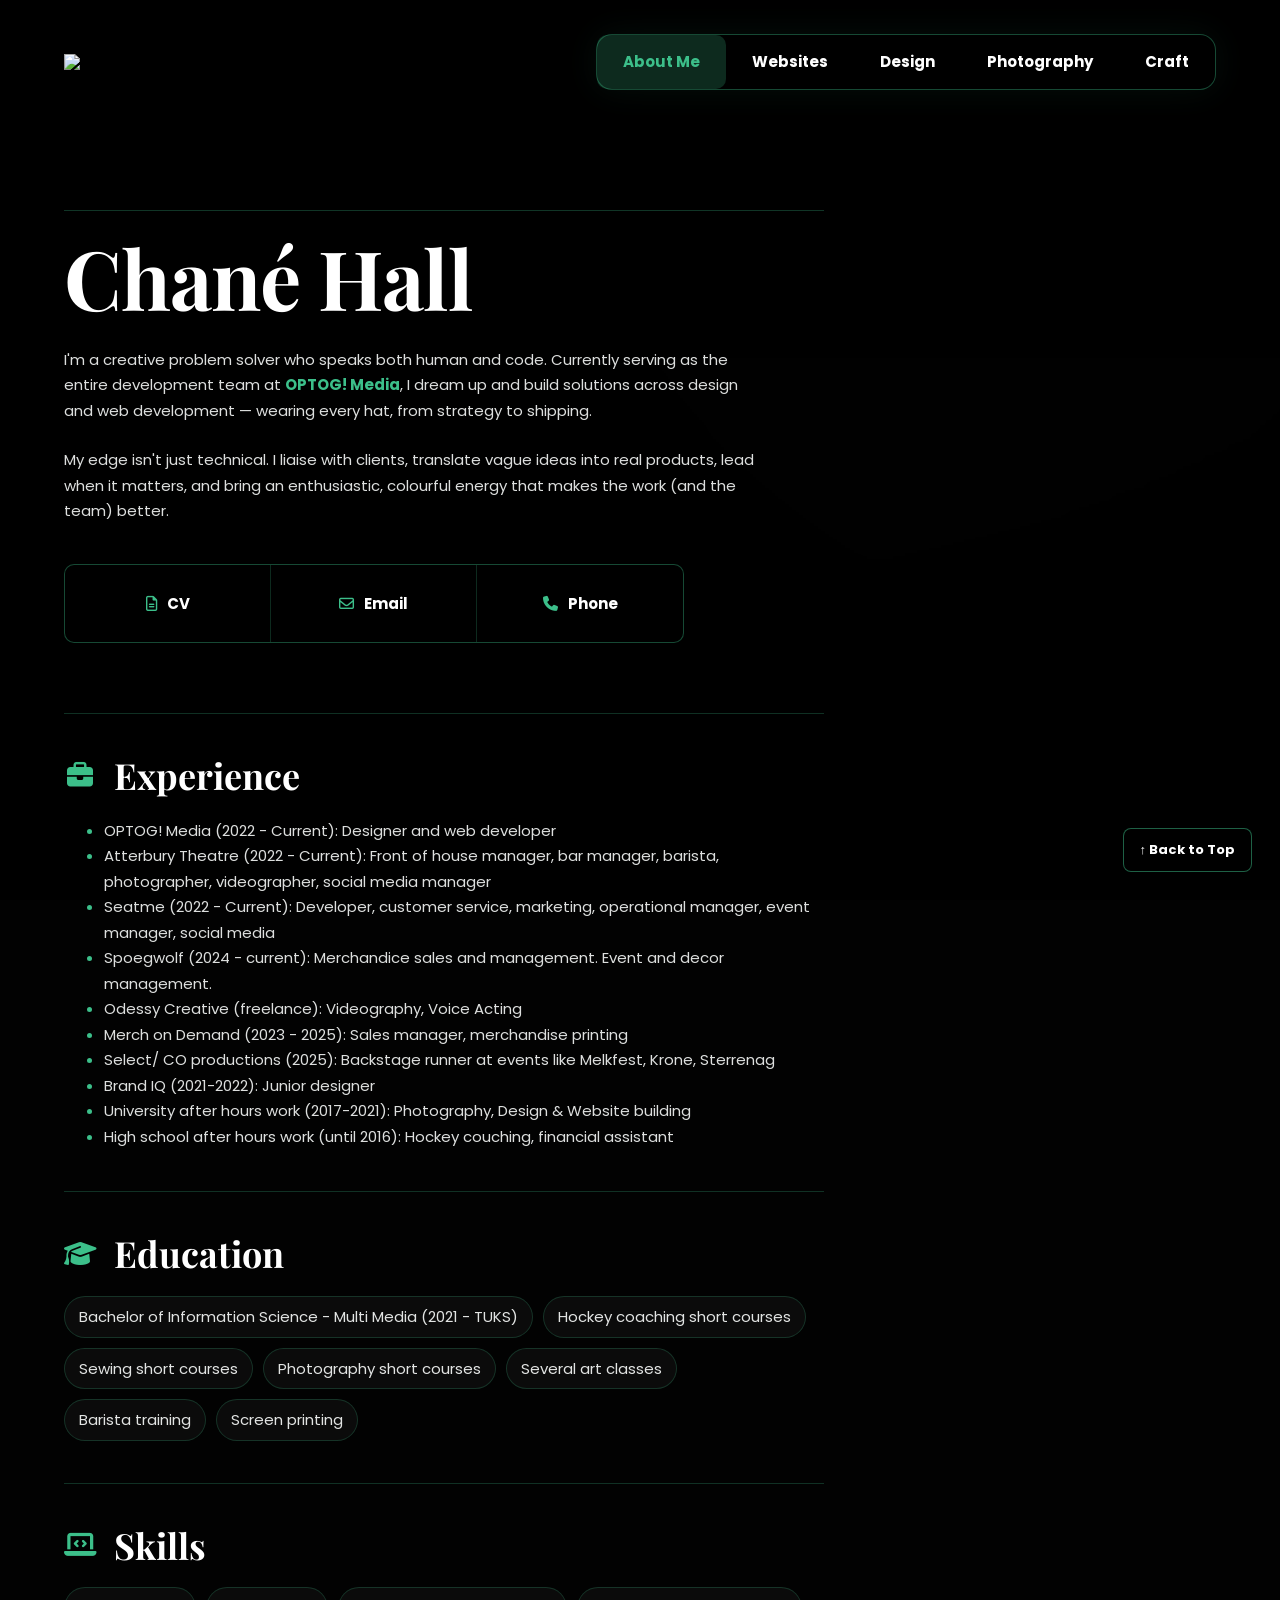
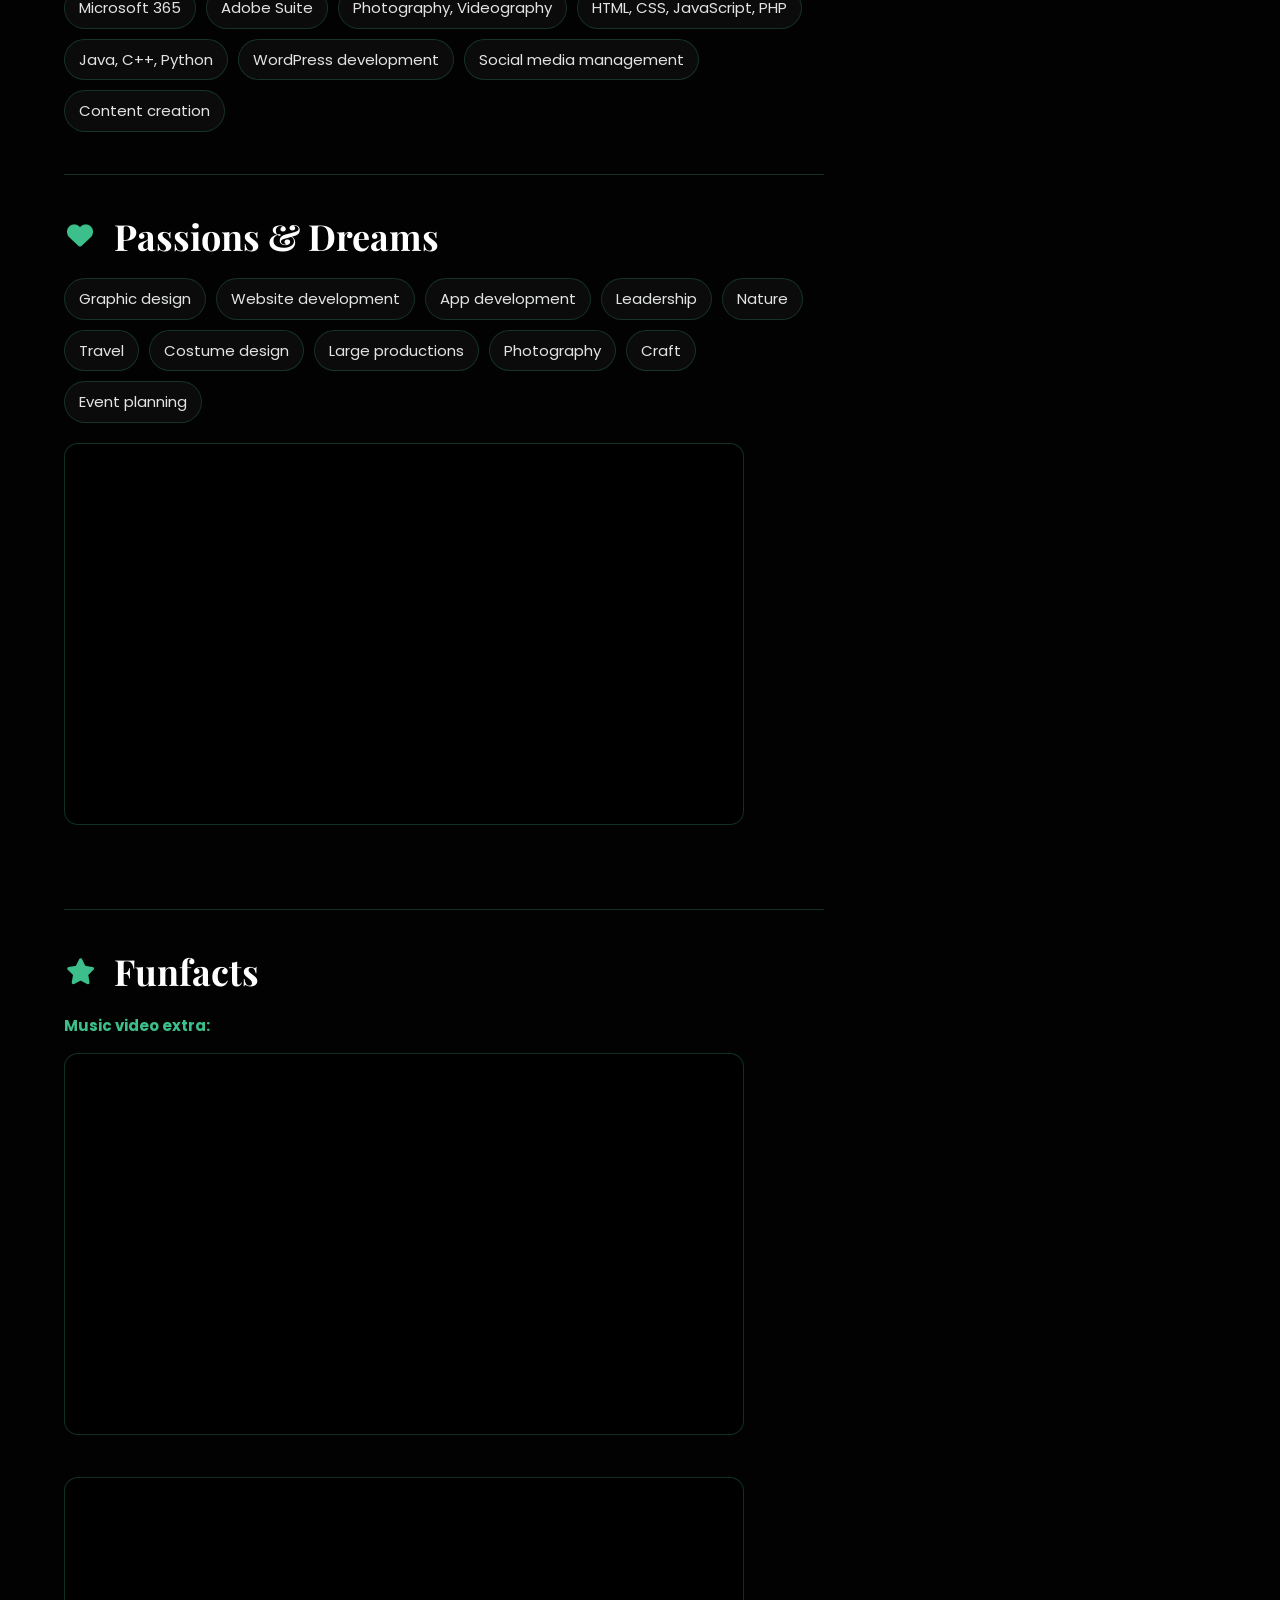
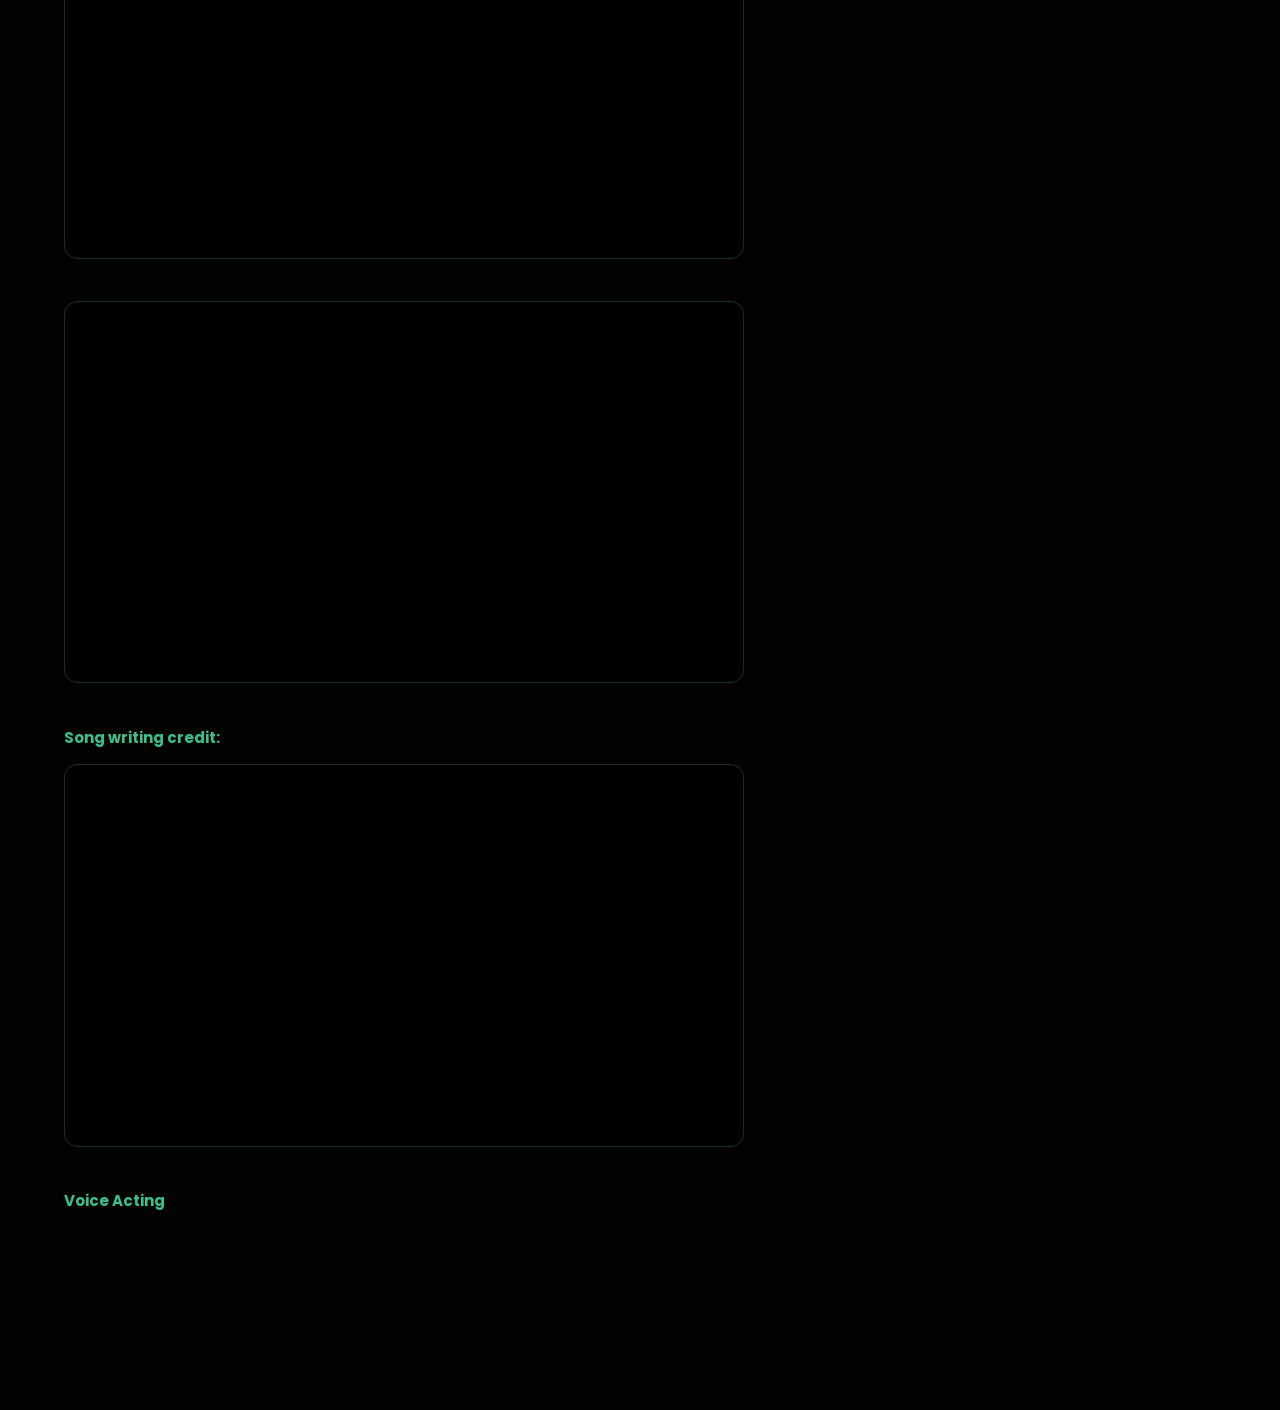
==== index.html @ bfe49914 "Add files via upload" ====
<!doctype html>
<html>
<head>
  <title>Chané Hall | Portfolio</title>
  <meta charset="utf-8"/>
  <meta name="author" content="Chané Hall"/>
  <meta name="viewport" content="width=device-width, initial-scale=1.0"/>

  <link href="https://fonts.googleapis.com/css2?family=Playfair+Display:wght@700&family=Poppins:wght@400;500;600;700&display=swap" rel="stylesheet">
  <link rel="stylesheet" href="https://cdnjs.cloudflare.com/ajax/libs/font-awesome/6.5.1/css/all.min.css">

  <link href="css/style2.css" type="text/css" rel="stylesheet" />
</head>

<body id="top">

  <img class="backgroundR" src="media/blom.jpg" />

  <header class="site-header">
    <img class="logo" src="media/logo3.png" />

    <ul class="head">
      <li class="hd"><a class="hs" href="index.html">About Me</a></li>
      <li><a class="hs" href="websites.html">Websites</a></li>
      <li><a class="hs" href="design.html">Design</a></li>
      <li><a class="hs" href="photography.html">Photography</a></li>
      <li><a class="hs" href="craft.html">Craft</a></li>
    </ul>
  </header>

  <main>

    <section class="hero">
      <h1>Chané Hall</h1>

      <p>
        I'm a creative problem solver who speaks both human and code. Currently serving as the entire development team at  <span class="highlight">OPTOG! Media</span>, I dream up and build solutions across design and web development — wearing every hat, from strategy to shipping.
        </p><p>
My edge isn't just technical. I liaise with clients, translate vague ideas into real products, lead when it matters, and bring an enthusiastic, colourful energy that makes the work (and the team) better.
      </p>

     

      <div class="button-row">
        <a class="bttt" href="media/cv.pdf"><i class="fa-regular fa-file-lines"></i>CV</a>
        <a class="bttt" href="mailto:chanehall83@gmail.com?subject=Portfolio"><i class="fa-regular fa-envelope"></i>Email</a>
        <a class="bttt" href="tel:+27728696820"><i class="fa-solid fa-phone"></i>Phone</a>
      </div>
    </section>

    <section>
      <h2><span><i class="fa-solid fa-briefcase"></i></span>Experience</h2>
      <ul>
        <li>OPTOG! Media (2022 - Current): Designer and web developer</li>
<li>Atterbury Theatre (2022 - Current): Front of house manager, bar manager, barista, photographer, videographer, social media manager</li>
<li>Seatme (2022 - Current): Developer, customer service, marketing, operational manager, event manager, social media</li>
<li>Spoegwolf (2024 - current): Merchandice sales and management. Event and decor management.</li>
<li>Odessy Creative (freelance): Videography, Voice Acting</li>
<li>Merch on Demand (2023 - 2025): Sales manager, merchandise printing</li>
<li>Select/ CO productions (2025): Backstage runner at events like Melkfest, Krone, Sterrenag</li>
<li>Brand IQ (2021-2022): Junior designer</li>
<li>University after hours work (2017-2021): Photography, Design & Website building</li>
<li>High school after hours work (until 2016): Hockey couching, financial assistant</li>
      </ul>
    </section>

    <section>
      <h2><span><i class="fa-solid fa-graduation-cap"></i></span>Education</h2>
      <div class="tag-list">
        <span>Bachelor of Information Science - Multi Media (2021 - TUKS)</span>
        <span>Hockey coaching short courses</span>
        <span>Sewing short courses</span>
        <span>Photography short courses</span>
        <span>Several art classes</span>
        <span>Barista training</span>
        <span>Screen printing</span>
      </div>
    </section>

    <section>
      <h2><span><i class="fa-solid fa-laptop-code"></i></span>Skills</h2>
      <div class="tag-list">
        <span>Microsoft 365</span>
        <span>Adobe Suite</span>
        <span>Photography, Videography</span>
        <span>HTML, CSS, JavaScript, PHP</span>
        <span>Java, C++, Python</span>
        <span>WordPress development</span>
        <span>Social media management</span>
        <span>Content creation</span>
      </div>
    </section>

    <section>
      <h2><span><i class="fa-solid fa-heart"></i></span>Passions & Dreams</h2>
      <div class="tag-list">
        <span>Graphic design</span>
        <span>Website development</span>
        <span>App development</span>
        <span>Leadership</span>
        <span>Nature</span>
        <span>Travel</span>
        <span>Costume design</span>
        <span>Large productions</span>
        <span>Photography</span>
        <span>Craft</span>
        <span>Event planning</span>
      </div>

      <div class="video-card">
        <iframe src="https://www.youtube.com/embed/RO7xXyUUO8Q?si=2P64knCJ3ZY4Fvqn" title="YouTube video player" frameborder="0" allowfullscreen></iframe>
      </div>
    </section>

    <section>
      <h2><span><i class="fa-solid fa-star"></i></span>Funfacts</h2>

      <div class="fun-item">
        <span class="fun-title">Music video extra:</span>
        <iframe src="https://www.youtube.com/embed/i7j1CjeHaFs?si=Rog4MznR0WKcHgVQ" title="YouTube video player" frameborder="0" allowfullscreen></iframe>
      </div>

      <div class="fun-item">
        <iframe src="https://www.youtube.com/embed/T8K-kKlgnC8?si=YrVrZhRRKcEqQd2D" title="YouTube video player" frameborder="0" allowfullscreen></iframe>
      </div>

      <div class="fun-item">
        <iframe src="https://www.youtube.com/embed/y3dTdRdqYUY?si=pilHFsUGd015Jjxq" title="YouTube video player" frameborder="0" allowfullscreen></iframe>
      </div>

      <div class="fun-item">
        <span class="fun-title">Song writing credit:</span>
        <iframe src="https://www.youtube.com/embed/Roj0keLubn4?si=UBMjBTTNJcaCPDkY" title="YouTube video player" frameborder="0" allowfullscreen></iframe>
      </div>

      <div class="fun-item">
        <span class="fun-title">Voice Acting</span>
      </div>
    </section>

  </main>

  <a class="btt" href="#top">↑ Back to Top</a>

</body>
</html>
---- css/style2.css ----
* {
  box-sizing: border-box;
}

html {
  scroll-behavior: smooth;
}

body {
  margin: 0;
  background: #020202;
  color: #f5f7f6;
  font-family: 'Poppins', sans-serif;
  font-size: 15px;
  line-height: 1.7;
  overflow-x: hidden;
}

/* BACKGROUNDS */
.backgroundR {
  position: fixed;
  z-index: -10;
  top: -10%;
  right: 0;
  height: 110%;
  margin: 0;
  filter: grayscale(100%) contrast(1.15) brightness(0.95);
}

#cloud {
  position: fixed;
  z-index: -10;
  inset: 0;
  width: 100%;
  height: 100%;
  object-fit: cover;
  object-position: center top;
  margin: 0;
  filter: grayscale(100%) contrast(1.08) brightness(0.95);
}

body::before {
  content: "";
  position: fixed;
  inset: 0;
  z-index: -3;
  pointer-events: none;
  background:
    radial-gradient(circle at 72% 36%, rgba(0,0,0,0) 0%, rgba(0,0,0,0.12) 32%, rgba(0,0,0,0.72) 78%),
    linear-gradient(90deg, rgba(0,0,0,0.94) 0%, rgba(0,0,0,0.68) 34%, rgba(0,0,0,0.08) 68%, rgba(0,0,0,0.28) 100%),
    linear-gradient(180deg, rgba(0,0,0,0.18) 0%, rgba(0,0,0,0.06) 35%, rgba(0,0,0,0.9) 100%);
}

body::after {
  content: "";
  position: fixed;
  inset: 0;
  z-index: -2;
  pointer-events: none;
  background:
    linear-gradient(180deg, rgba(0,0,0,0.95) 0%, rgba(0,0,0,0.25) 16%, rgba(0,0,0,0) 40%);
}

/* HEADER */
.site-header {
  position: fixed;
  top: 0;
  left: 0;
  width: 100%;
  z-index: 50;
  padding: 34px 5%;
  display: flex;
  align-items: center;
  justify-content: space-between;
  background: linear-gradient(180deg, rgba(0,0,0,0.82), rgba(0,0,0,0));
}

.logo {
  width: 150px;
  height: auto;
}

.head {
  list-style: none;
  display: flex;
  margin: 0;
  padding: 0 !important;
  border: 1px solid rgba(60,191,138,0.38);
  border-radius: 16px;
  background: rgba(0,0,0,0.42);
  backdrop-filter: blur(16px);
  box-shadow: 0 0 35px rgba(60,191,138,0.08);
}

.head li {
  list-style: none;
}

.hs {
  display: block;
  padding: 14px 26px;
  color: #ffffff;
  text-decoration: none;
  font-weight: 700;
  border-radius: 10px;
  transition: 0.3s ease;
}

.head li.hd .hs,
.hs:hover {
  background: rgba(60,191,138,0.22);
  color: #3cbf8a;
}

/* MAIN LAYOUT */
main {
  width: min(760px, 90%);
  margin-left: 5%;
  padding: 210px 0 120px;
}

.websites-main {
  width:  90%;
  margin: 0 auto;
}

/* TYPOGRAPHY */
h1 {
  font-family: 'Playfair Display', serif;
  font-size: clamp(54px, 7vw, 82px);
  line-height: 0.95;
  margin: 0 0 30px;
  color: #ffffff;
  letter-spacing: -1px;
}

h2 {
  font-family: 'Playfair Display', serif;
  font-size: 36px;
  line-height: 1.1;
  margin: 0 0 22px;
  color: #ffffff;
  display: flex;
  align-items: center;
  gap: 18px;
}

h2 span {
  color: #3cbf8a;
  font-size: 26px;
  width: 32px;
  display: inline-flex;
  justify-content: center;
}

p {
  margin: 0 0 24px;
  color: rgba(245,247,246,0.9);
  max-width: 690px;
}

.highlight {
  color: #3cbf8a;
  font-weight: 700;
}

/* ABOUT PAGE */
.hero,
.page-intro {
  padding-top: 28px;
  padding-bottom: 70px;
  border-top: 1px solid rgba(60,191,138,0.28);
}

.page-intro {
  max-width: 760px;
  margin-bottom: 20px;
}

.button-row {
  display: grid;
  grid-template-columns: repeat(3, 1fr);
  margin-top: 40px;
  border: 1px solid rgba(60,191,138,0.38);
  border-radius: 10px;
  overflow: hidden;
  max-width: 620px;
  background: rgba(0,0,0,0.28);
  backdrop-filter: blur(8px);
}

.bttt {
  padding: 26px 18px;
  text-align: center;
  color: #ffffff;
  text-decoration: none;
  font-weight: 700;
  border-right: 1px solid rgba(60,191,138,0.22);
  transition: 0.3s ease;
}

.bttt:last-child {
  border-right: none;
}

.bttt i {
  color: #3cbf8a;
  margin-right: 10px;
}

.bttt:hover {
  background: rgba(60,191,138,0.18);
  color: #3cbf8a;
}

section {
  padding: 42px 0;
  border-top: 1px solid rgba(60,191,138,0.25);
}

ul {
  margin: 0;
}

li {
  color: rgba(245,247,246,0.9);
}

li::marker {
  color: #3cbf8a;
}

.tag-list {
  display: flex;
  flex-wrap: wrap;
  gap: 10px;
}

.tag-list span {
  border: 1px solid rgba(60,191,138,0.22);
  border-radius: 999px;
  padding: 7px 14px;
  background: rgba(255,255,255,0.04);
  color: rgba(245,247,246,0.92);
}

.video-card,
.fun-item {
  margin-top: 20px;
  margin-bottom: 34px;
}

iframe {
  width: 100%;
  max-width: 680px;
  aspect-ratio: 16 / 9;
  height: auto;
  border: 1px solid rgba(60,191,138,0.25);
  border-radius: 14px;
  background: #000;
}

.fun-title {
  display: block;
  margin-bottom: 14px;
  color: #3cbf8a;
  font-weight: 700;
}

/* WEBSITES PAGE */
.site {
  display: grid;
  grid-template-columns: 0.95fr 1.05fr;
  gap: 34px;
  align-items: center;
  padding: 34px;
  margin-bottom: 28px;
  border: 1px solid rgba(60,191,138,0.22);
  border-radius: 22px;
  background: rgba(0,0,0,0.42);
  backdrop-filter: blur(12px);
  box-shadow: 0 18px 60px rgba(0,0,0,0.35);
}

.site:nth-of-type(even) {
  grid-template-columns: 1.05fr 0.95fr;
}

.site:nth-of-type(even) .site__text {
  order: 2;
}

.site:nth-of-type(even) .site__images {
  order: 1;
}

.site__name {
  font-family: 'Playfair Display', serif;
  font-size: 38px;
  line-height: 1.1;
  margin: 0 0 18px;
  color: #ffffff;
}

.site__name::before {
  content: "▣";
  color: #3cbf8a;
  font-family: 'Poppins', sans-serif;
  font-size: 20px;
  margin-right: 14px;
  vertical-align: middle;
}

.site__case {
  margin: 0;
  color: rgba(245,247,246,0.9);
  max-width: none;
}

.site__images.is-tall-left {
  display: grid;
  grid-template-columns: 0.7fr 1fr;
  grid-template-rows: 190px 190px;
  gap: 14px;
}

.shot {
  width: 100%;
  height: 100%;
  object-fit: cover;
  border-radius: 16px;
  border: 1px solid rgba(60,191,138,0.2);
  background: rgba(255,255,255,0.06);
  display: block;
  box-shadow: 0 12px 35px rgba(0,0,0,0.28);
  transition: 0.35s ease;
}

.shot:hover {
  transform: translateY(-4px);
  border-color: rgba(60,191,138,0.55);
  box-shadow: 0 18px 45px rgba(0,0,0,0.45);
}

.shot--tall {
  grid-column: 1;
  grid-row: 1 / span 2;
}

.shot--top {
  grid-column: 2;
  grid-row: 1;
}

.shot--bot {
  grid-column: 2;
  grid-row: 2;
}

/* BACK TO TOP */
.btt {
  position: fixed;
  right: 28px;
  bottom: 28px;
  padding: 10px 16px;
  border: 1px solid rgba(60,191,138,0.5);
  border-radius: 8px;
  color: #ffffff;
  text-decoration: none;
  background: rgba(0,0,0,0.58);
  font-weight: 700;
  font-size: 13px;
  backdrop-filter: blur(10px);
  z-index: 60;
}

.btt:hover {
  color: #3cbf8a;
}

/* RESPONSIVE */
@media (max-width: 900px) {
  .site-header {
    position: relative;
    flex-direction: column;
    align-items: flex-start;
    gap: 22px;
    background: rgba(0,0,0,0.7);
  }

  .head {
    flex-wrap: wrap;
  }

  main,
  .websites-main {
    width: 90%;
    margin: 0 auto;
    padding-top: 60px;
  }

  .button-row {
    grid-template-columns: 1fr;
  }

  .bttt {
    border-right: none;
    border-bottom: 1px solid rgba(60,191,138,0.22);
  }

  .bttt:last-child {
    border-bottom: none;
  }

  .site,
  .site:nth-of-type(even) {
    grid-template-columns: 1fr;
  }

  .site:nth-of-type(even) .site__text,
  .site:nth-of-type(even) .site__images {
    order: initial;
  }
}

@media (max-width: 700px) {
  .logo {
    width: 130px;
  }

  .hs {
    padding: 12px 18px;
  }

  .site {
    padding: 24px;
  }

  .site__images.is-tall-left {
    grid-template-columns: 1fr;
    grid-template-rows: 260px 180px 180px;
  }

  .shot--tall,
  .shot--top,
  .shot--bot {
    grid-column: 1;
  }

  .shot--tall {
    grid-row: 1;
  }

  .shot--top {
    grid-row: 2;
  }

  .shot--bot {
    grid-row: 3;
  }
}
























/*------------slider---------------*/
/* slider.css */

/* css/slider.css */

.slider {
  --visible: 5;       /* number visible at once */
  --gap: 1vw;        /* space between slides */
  --radius: 12px;     /* image corner radius */
  --height: 10vw;    /* slide height */
  position: relative;
  width: 90vw;
  margin: 24px auto;
  user-select: none;
}

.slider::after {
  content: "Hover to pause";
  position: absolute;
  bottom: -1.6rem;
  right: 0;
  font: 12px/1.2 system-ui, -apple-system, Segoe UI, Roboto, sans-serif;
  opacity: .5;
}

.viewport { overflow: hidden; width: 100%; }

.track {
  display: flex;
  gap: var(--gap);
  will-change: transform;
  list-style: none;
  padding: 0px;
}

.slide {
  flex: 0 0 calc((100% - (var(--visible) - 1) * var(--gap)) / var(--visible));
  list-style: none;
}

.slide img {
  width: 100%;
  height: var(--height);
  object-fit: cover;
  display: block;
  border-radius: var(--radius);
  box-shadow: 0 6px 18px rgba(0,0,0,.12);
}

@media (prefers-reduced-motion: reduce) {
  .track { transition: none !important; }
}

@media (max-width: 2000px) { .slider { --height: 200px; } }
@media (max-width: 900px) { .slider { --height: 150px; } }
@media (max-width: 640px) { .slider { --height: 120px; --gap: 12px; } }
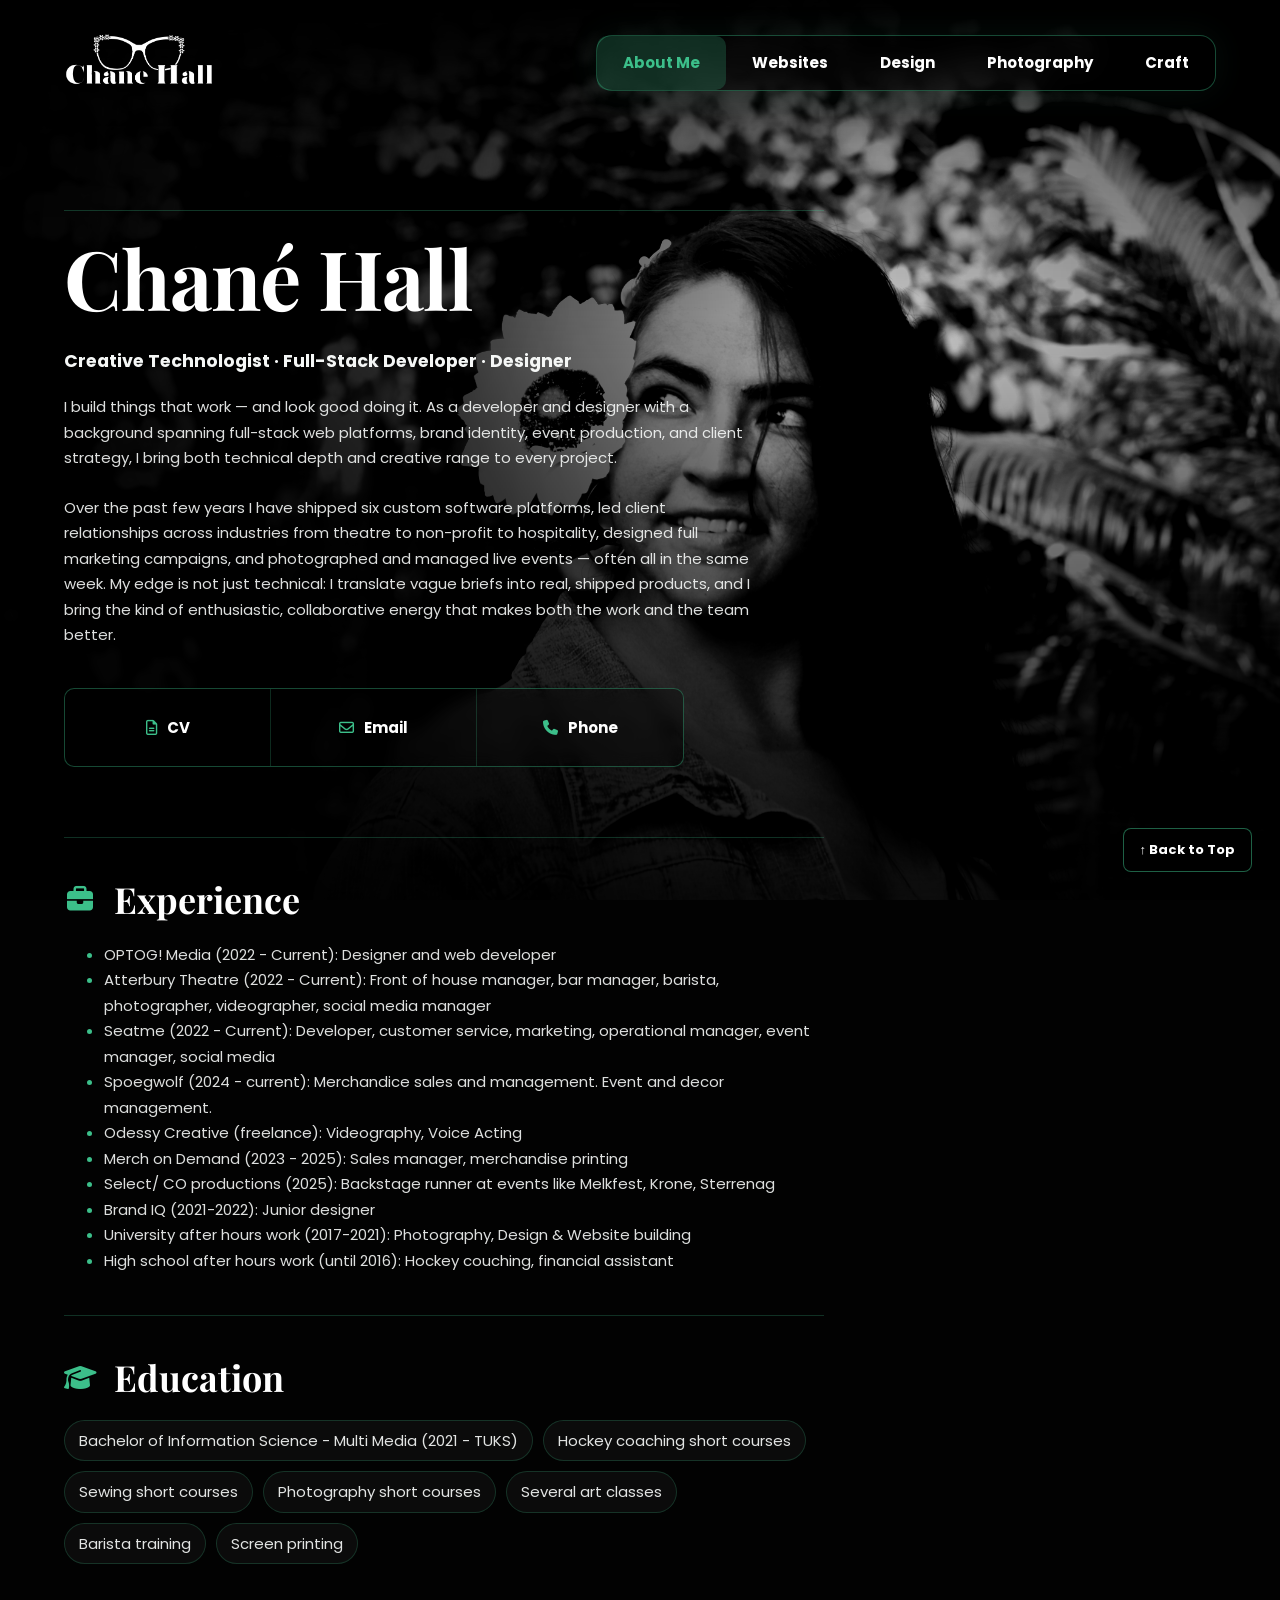
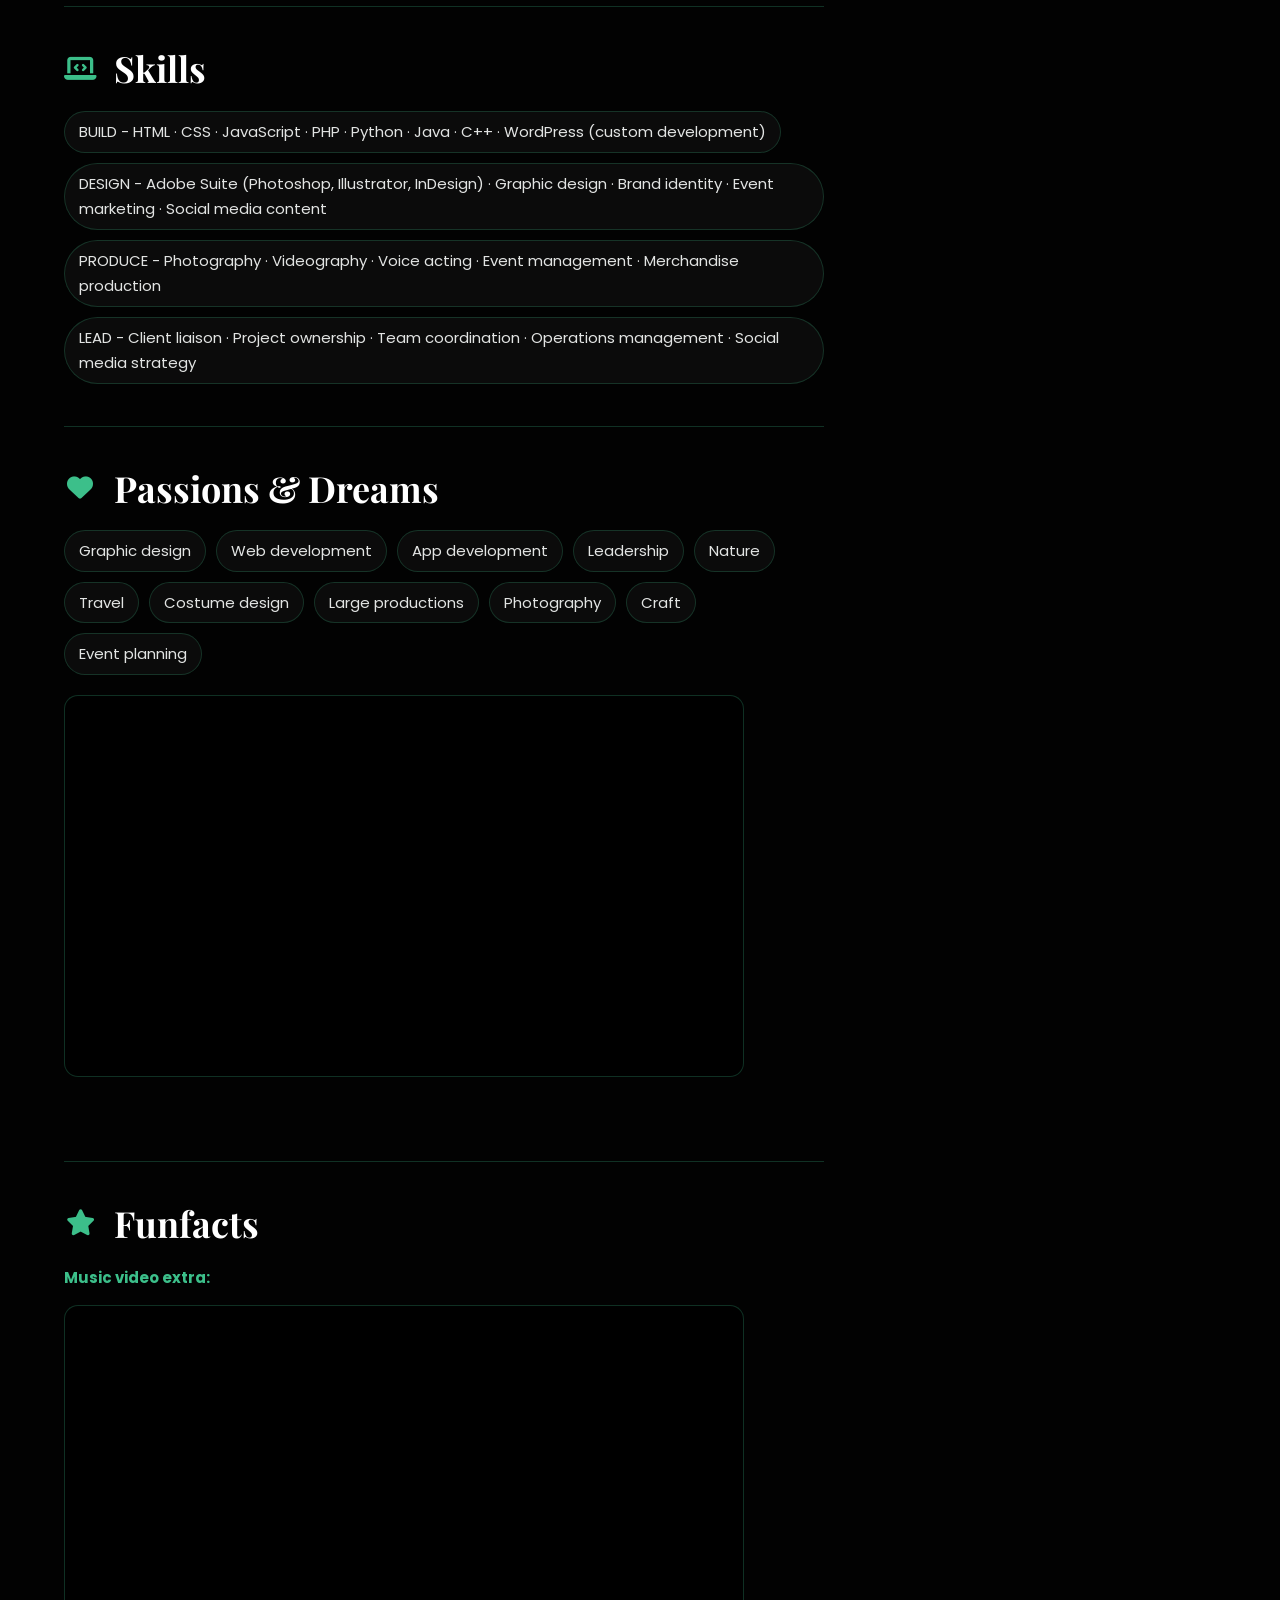
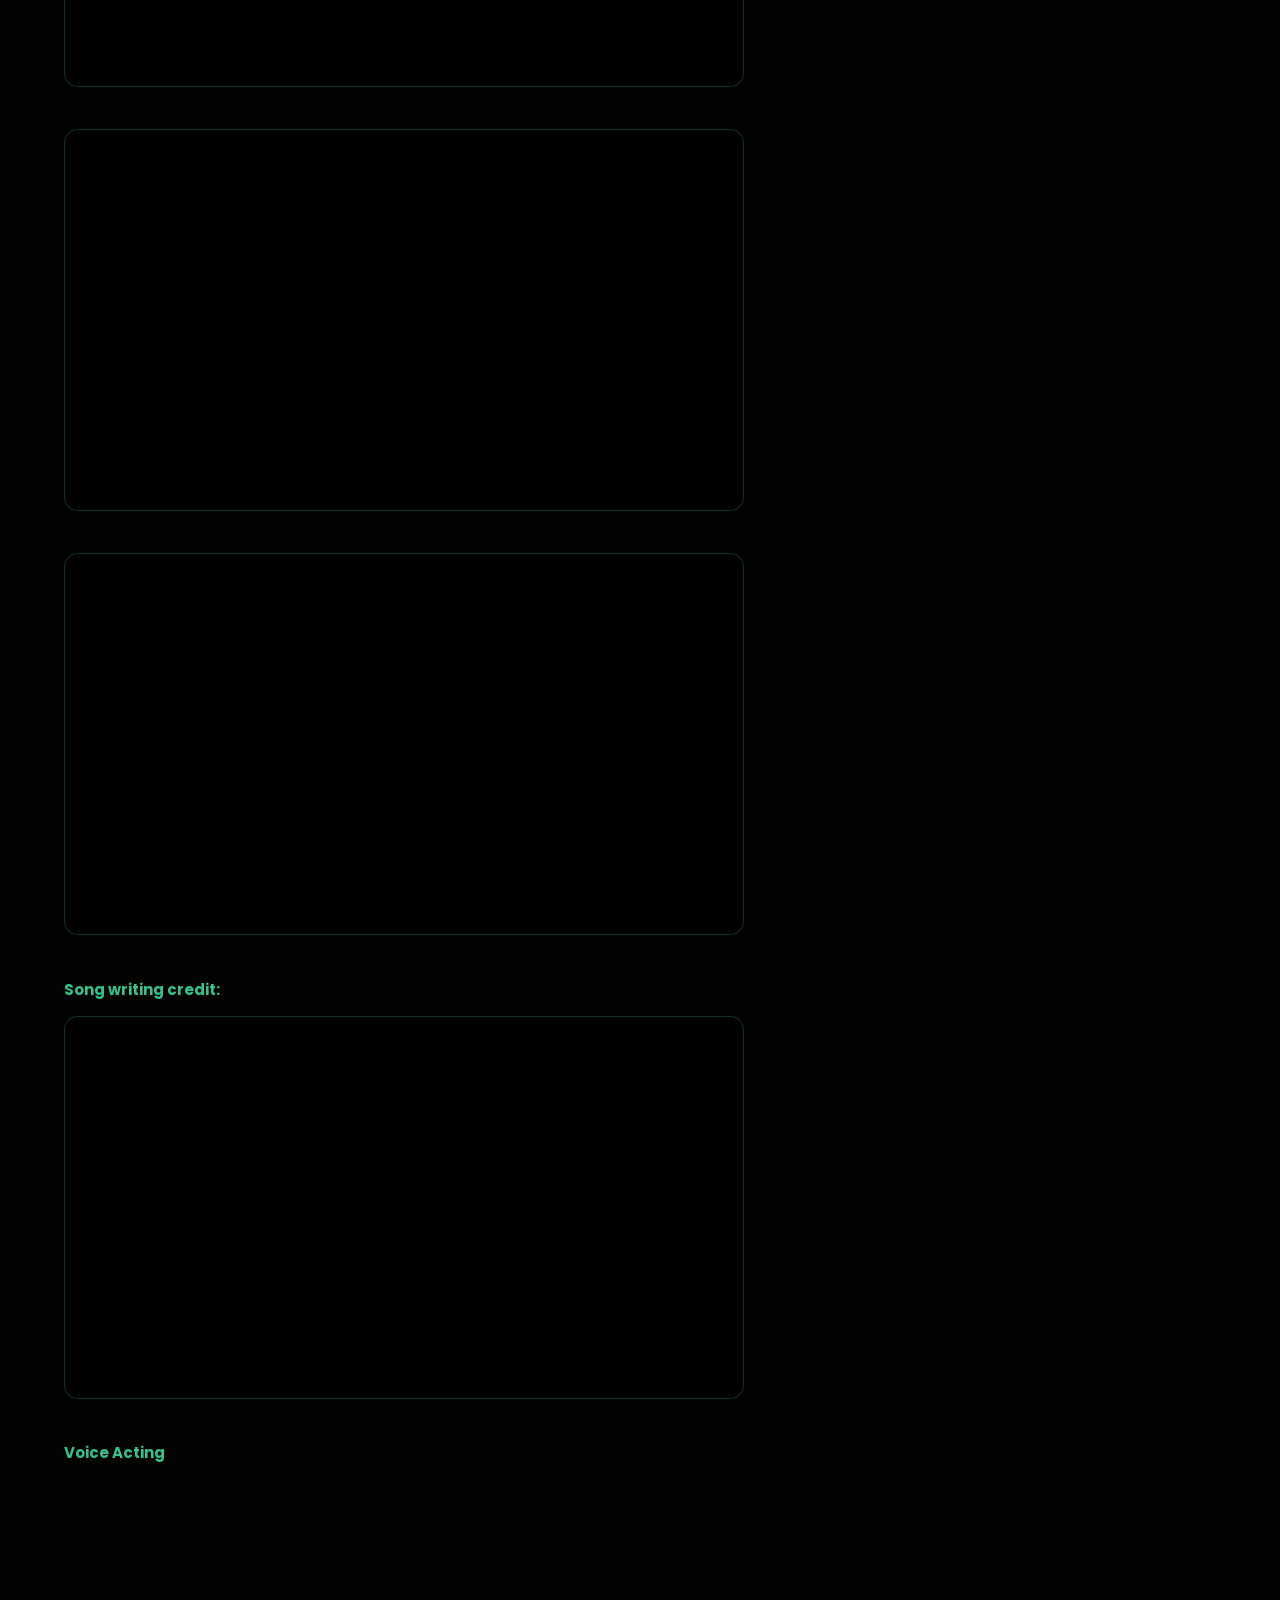
==== commit 27de9fd0: "Update index.html" ====
--- a/index.html
+++ b/index.html
@@ -32,11 +32,14 @@
 
     <section class="hero">
       <h1>Chané Hall</h1>
-
+<h3>Creative Technologist  ·  Full-Stack Developer  ·  Designer</h3>
       <p>
-        I'm a creative problem solver who speaks both human and code. Currently serving as the entire development team at  <span class="highlight">OPTOG! Media</span>, I dream up and build solutions across design and web development — wearing every hat, from strategy to shipping.
-        </p><p>
-My edge isn't just technical. I liaise with clients, translate vague ideas into real products, lead when it matters, and bring an enthusiastic, colourful energy that makes the work (and the team) better.
+        I build things that work — and look good doing it. As a developer and designer with a background spanning full-stack web platforms, brand identity, event production, and client strategy, 
+        I bring both technical depth and creative range to every project. </p>
+      <p>
+Over the past few years I have shipped six custom software platforms, led client relationships across industries from theatre to non-profit to hospitality, designed full marketing campaigns, and photographed and 
+        managed live events — often all in the same week. My edge is not just technical: I translate vague briefs into real, shipped products, and I bring the kind of enthusiastic, collaborative energy that makes both
+        the work and the team better.      
       </p>
 
      
@@ -80,14 +83,10 @@
     <section>
       <h2><span><i class="fa-solid fa-laptop-code"></i></span>Skills</h2>
       <div class="tag-list">
-        <span>Microsoft 365</span>
-        <span>Adobe Suite</span>
-        <span>Photography, Videography</span>
-        <span>HTML, CSS, JavaScript, PHP</span>
-        <span>Java, C++, Python</span>
-        <span>WordPress development</span>
-        <span>Social media management</span>
-        <span>Content creation</span>
+        <span>BUILD - HTML · CSS · JavaScript · PHP · Python · Java · C++ · WordPress (custom development)</span>
+        <span>DESIGN - Adobe Suite (Photoshop, Illustrator, InDesign) · Graphic design · Brand identity · Event marketing · Social media content</span>
+        <span>PRODUCE - Photography · Videography · Voice acting · Event management · Merchandise production</span>
+        <span>LEAD - Client liaison · Project ownership · Team coordination · Operations management · Social media strategy</span>
       </div>
     </section>
 
@@ -95,7 +94,7 @@
       <h2><span><i class="fa-solid fa-heart"></i></span>Passions & Dreams</h2>
       <div class="tag-list">
         <span>Graphic design</span>
-        <span>Website development</span>
+        <span>Web development</span>
         <span>App development</span>
         <span>Leadership</span>
         <span>Nature</span>
@@ -143,4 +142,4 @@
   <a class="btt" href="#top">↑ Back to Top</a>
 
 </body>
-</html>+</html>
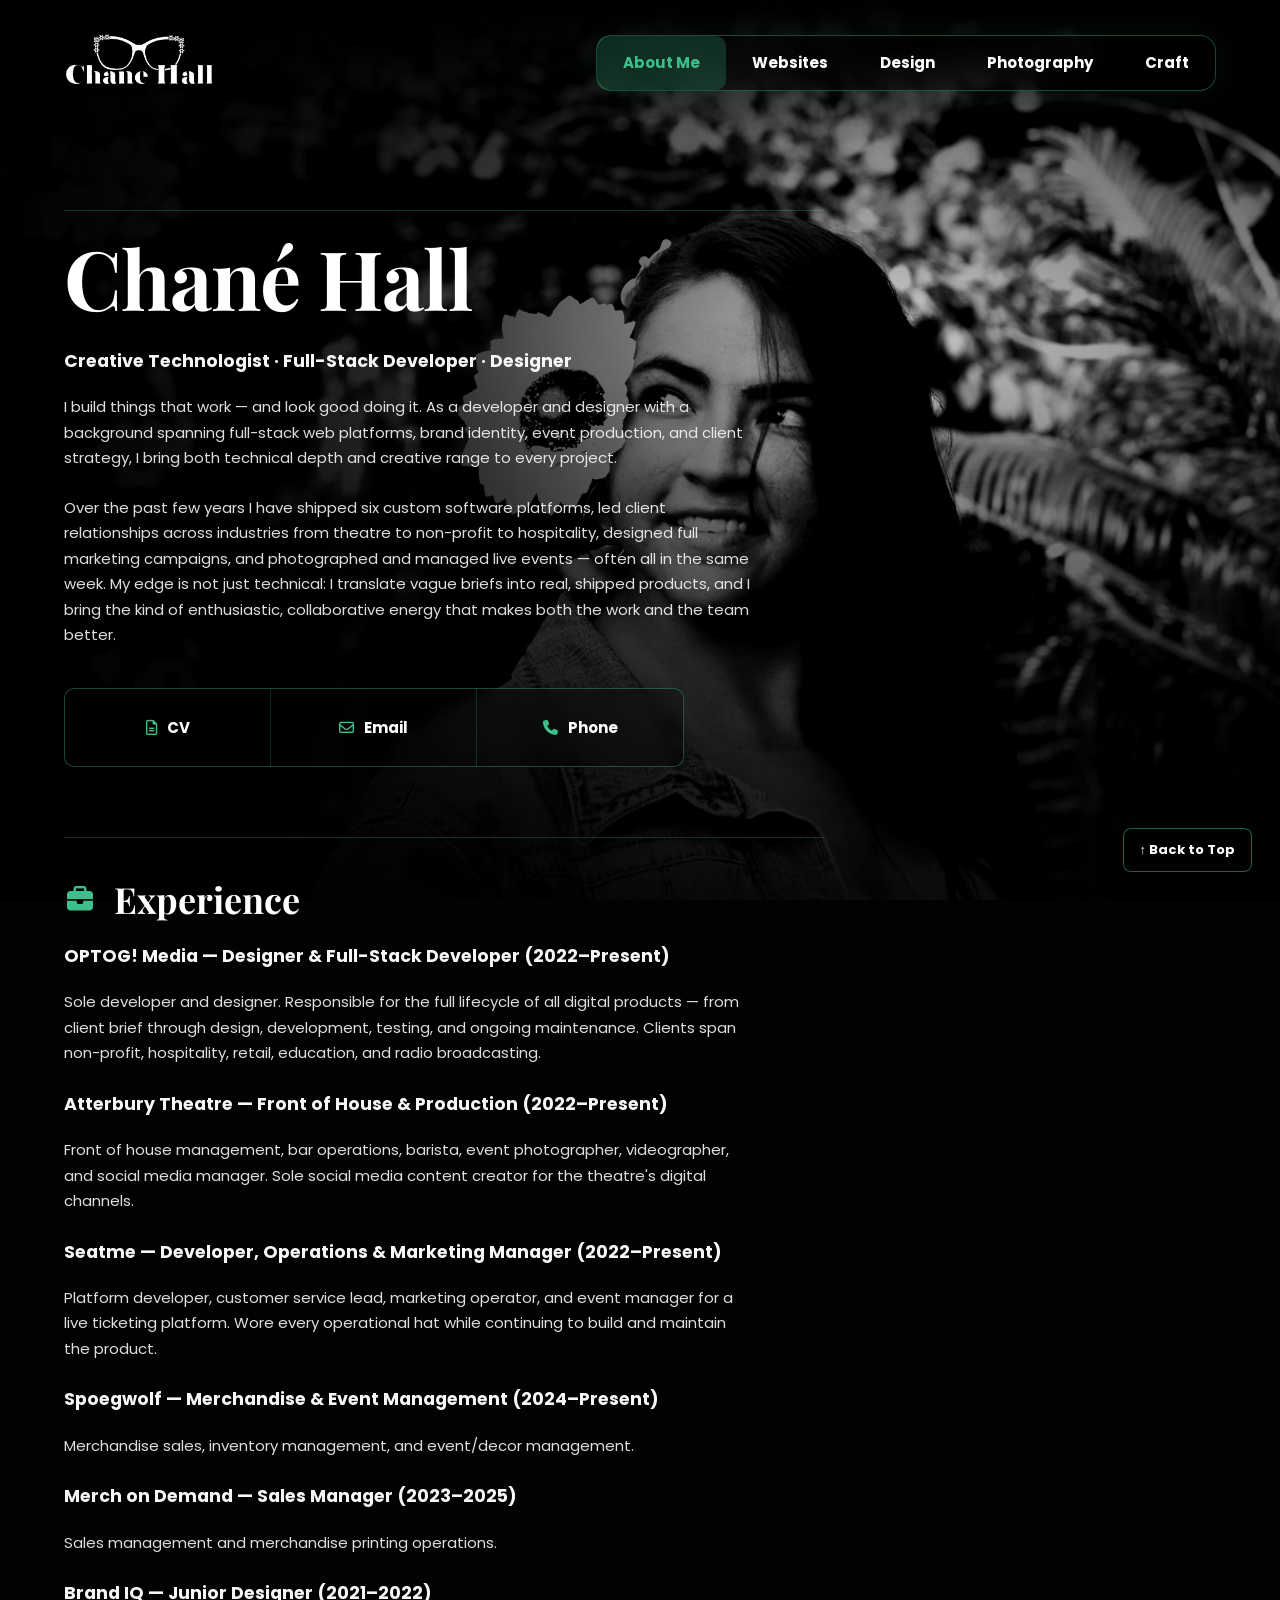
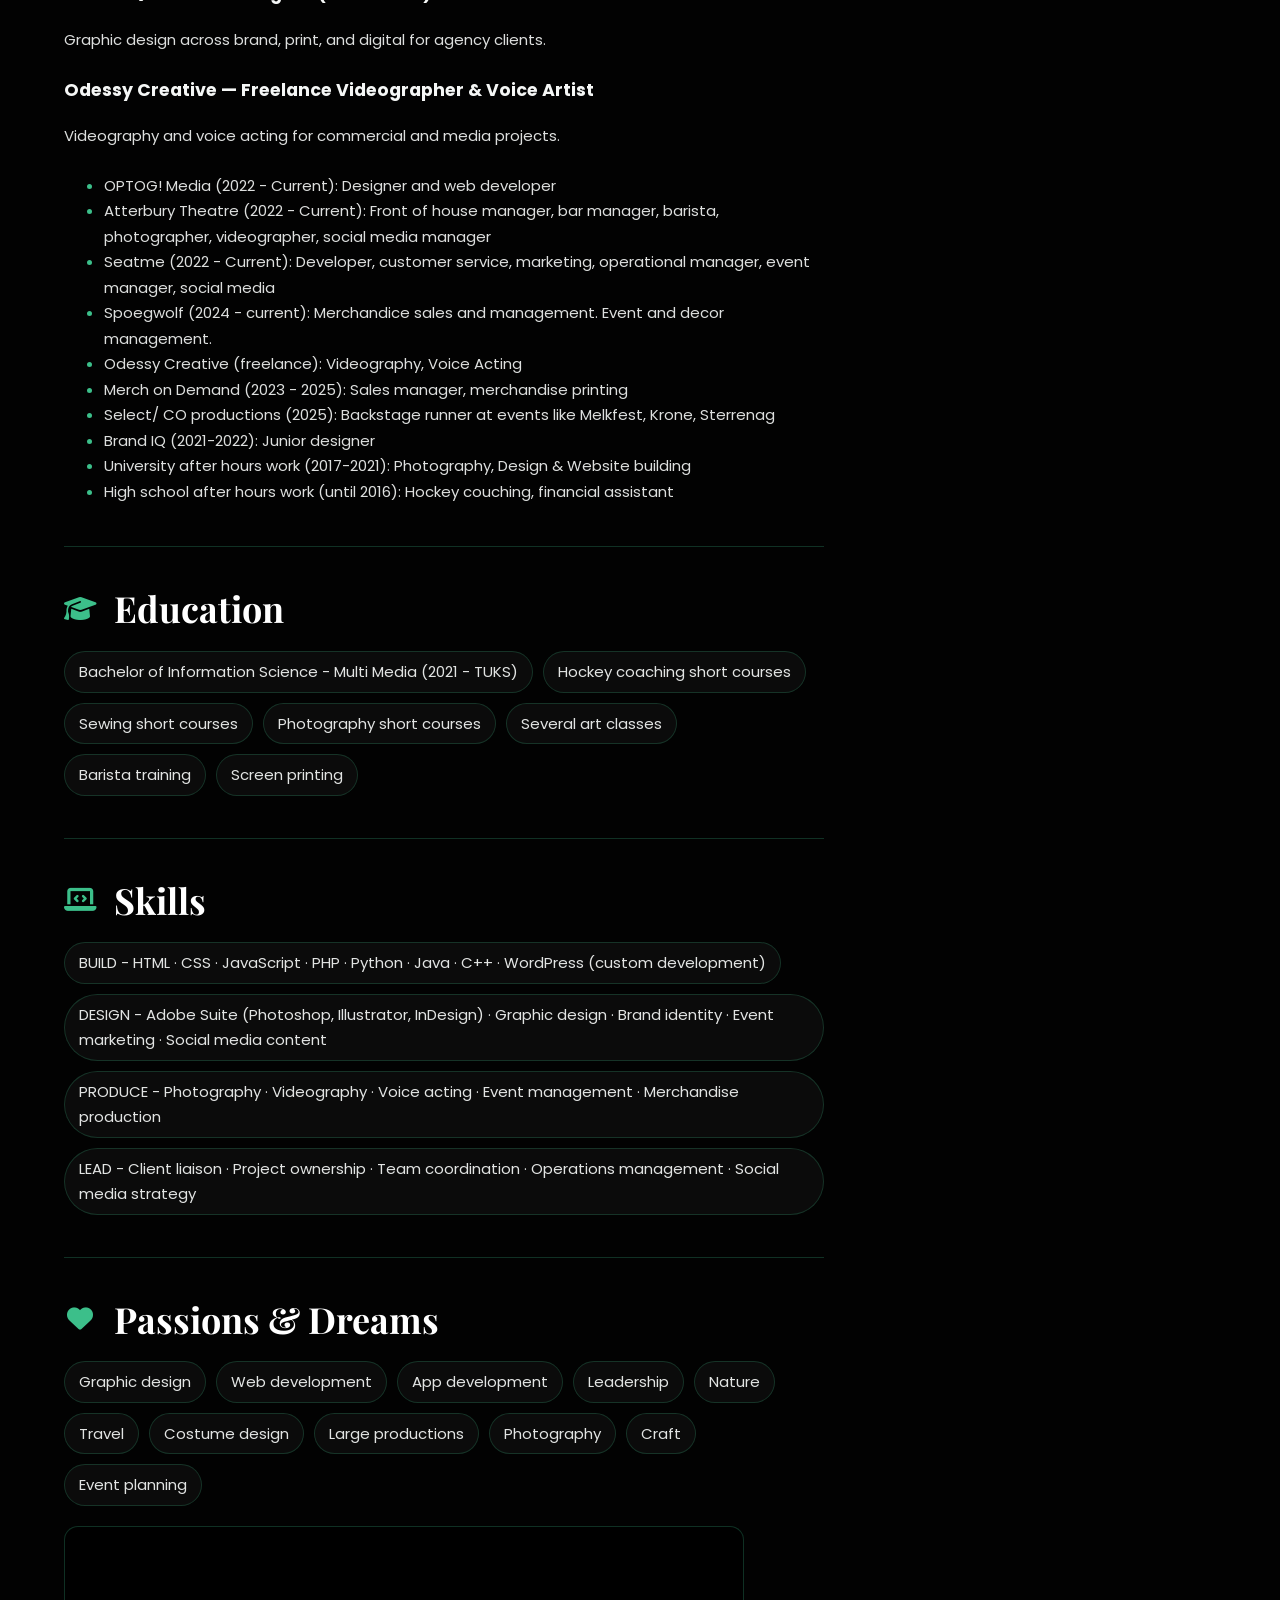
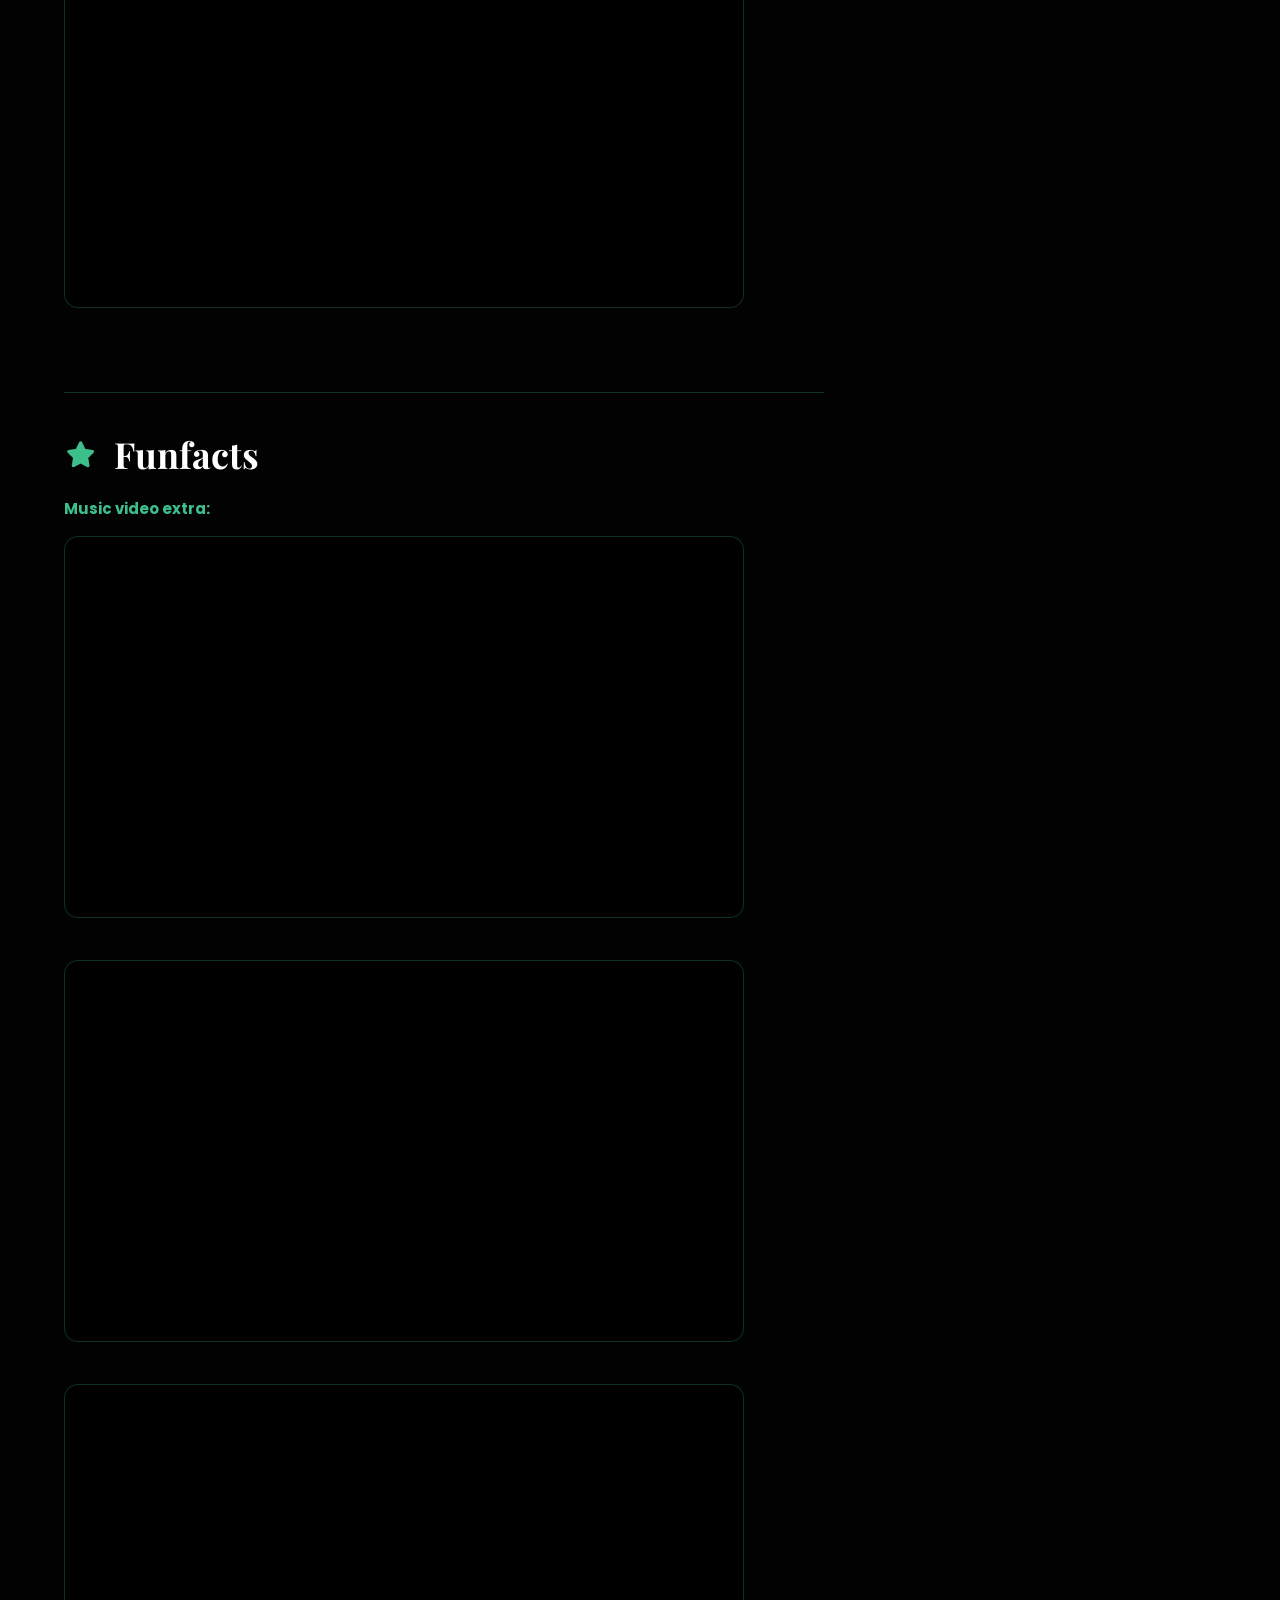
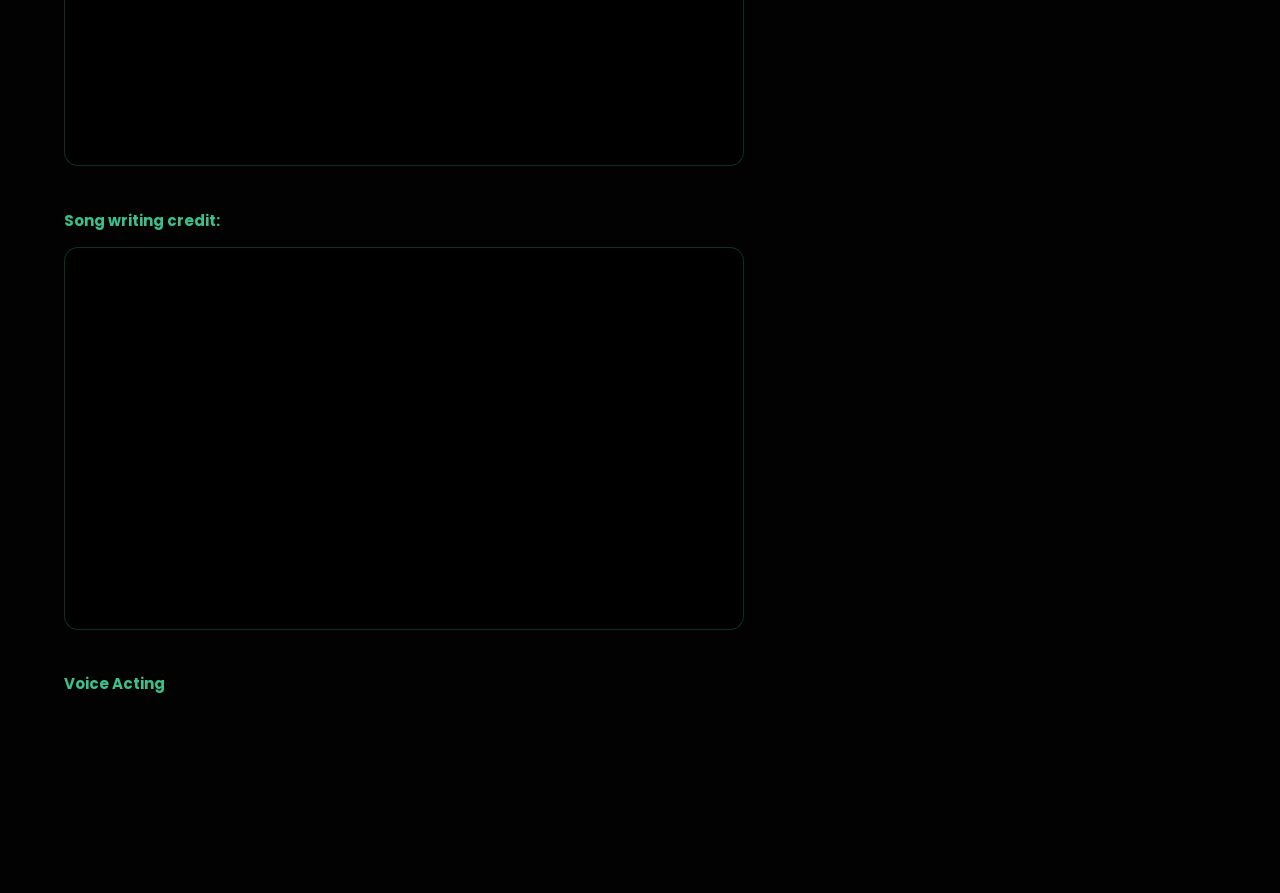
==== commit ad4d731d: "Update index.html" ====
--- a/index.html
+++ b/index.html
@@ -53,6 +53,34 @@
 
     <section>
       <h2><span><i class="fa-solid fa-briefcase"></i></span>Experience</h2>
+      <h3>OPTOG! Media — Designer & Full-Stack Developer (2022–Present)</h3>
+      <p>
+      Sole developer and designer. Responsible for the full lifecycle of all digital products — from client brief through design, development, testing, and ongoing maintenance. Clients span non-profit, hospitality, retail, education, and radio broadcasting.
+      </p>
+      <h3>Atterbury Theatre — Front of House & Production (2022–Present)</h3>
+      <p>
+      Front of house management, bar operations, barista, event photographer, videographer, and social media manager. Sole social media content creator for the theatre's digital channels.
+      </p>
+      <h3>Seatme — Developer, Operations & Marketing Manager (2022–Present)</h3>
+      <p>
+     Platform developer, customer service lead, marketing operator, and event manager for a live ticketing platform. Wore every operational hat while continuing to build and maintain the product.
+      </p>
+      <h3>Spoegwolf — Merchandise & Event Management (2024–Present)</h3>
+      <p>
+      Merchandise sales, inventory management, and event/decor management.
+      </p>
+      <h3>Merch on Demand — Sales Manager (2023–2025)</h3>
+      <p>
+      Sales management and merchandise printing operations.
+      </p>
+      <h3>Brand IQ — Junior Designer (2021–2022)</h3>
+      <p>
+      Graphic design across brand, print, and digital for agency clients.
+      </p>
+      <h3>Odessy Creative — Freelance Videographer & Voice Artist</h3>
+      <p>
+      Videography and voice acting for commercial and media projects.
+      </p>
       <ul>
         <li>OPTOG! Media (2022 - Current): Designer and web developer</li>
 <li>Atterbury Theatre (2022 - Current): Front of house manager, bar manager, barista, photographer, videographer, social media manager</li>
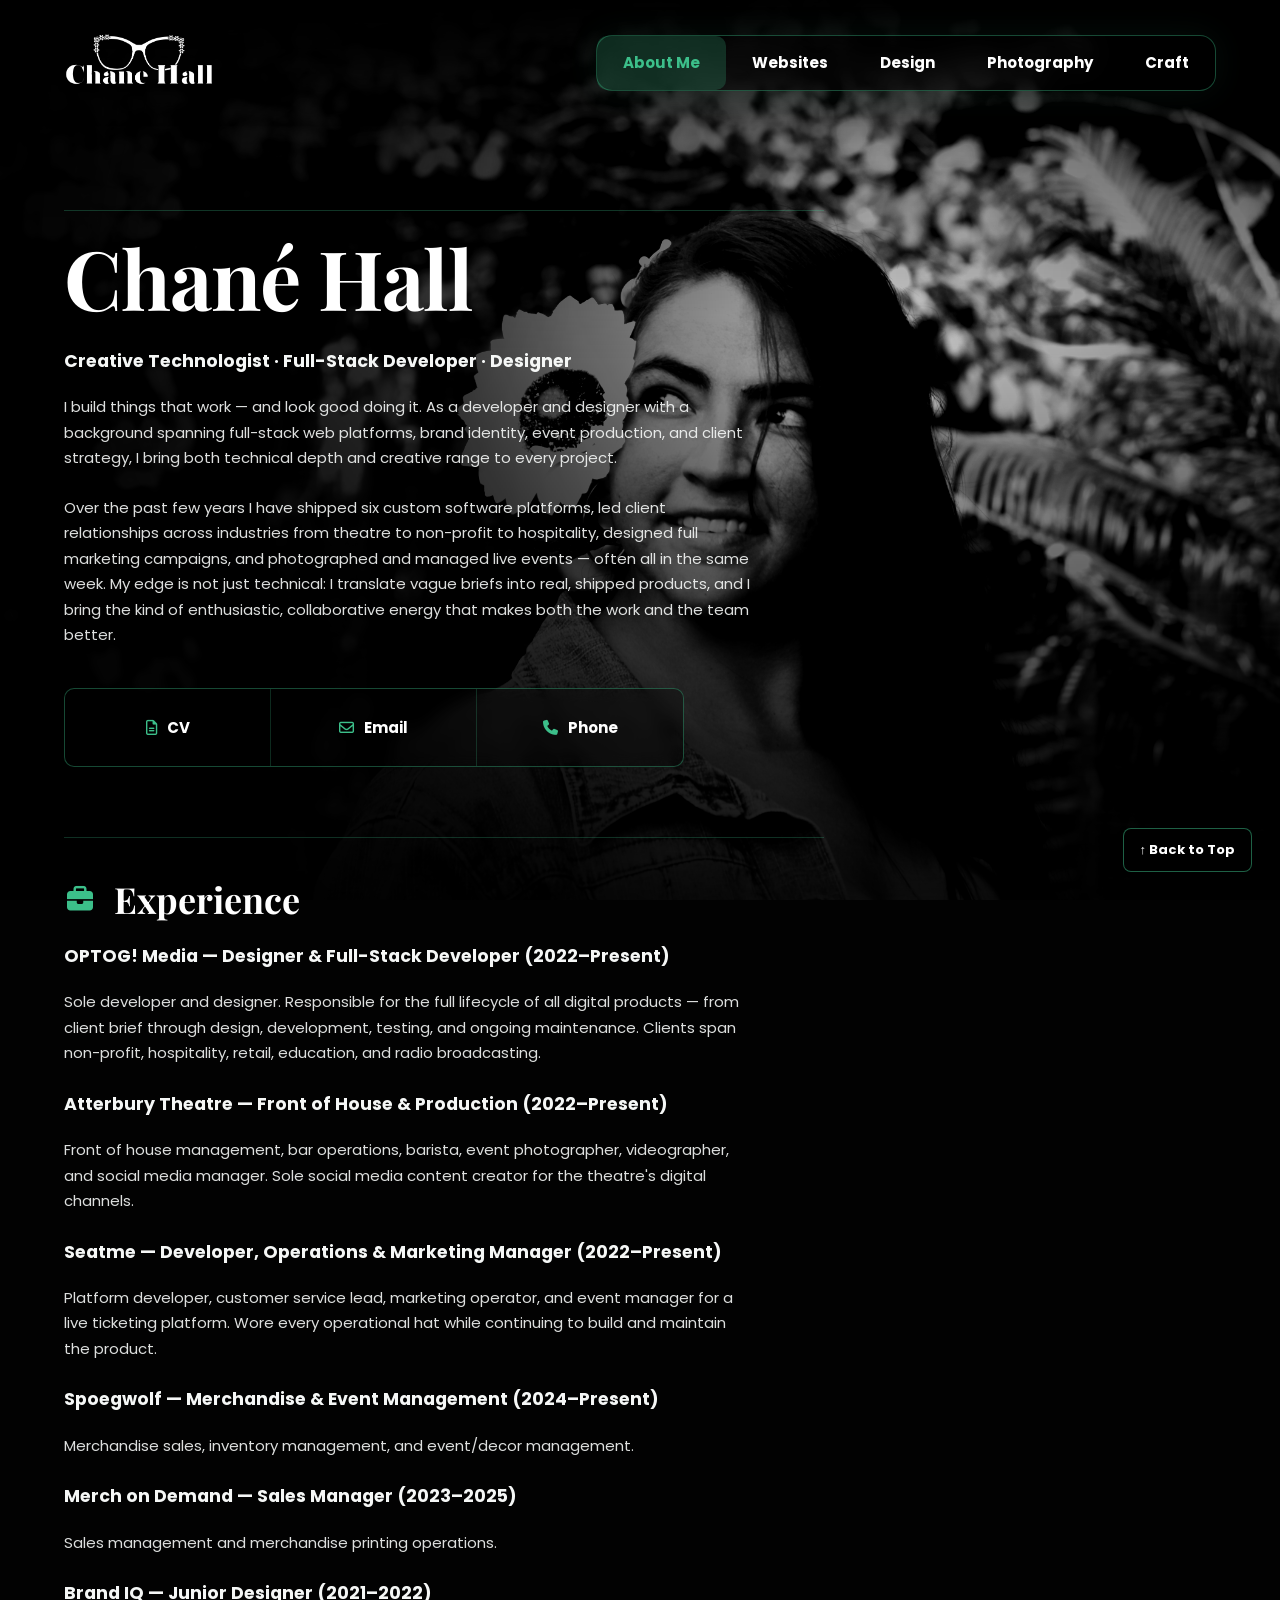
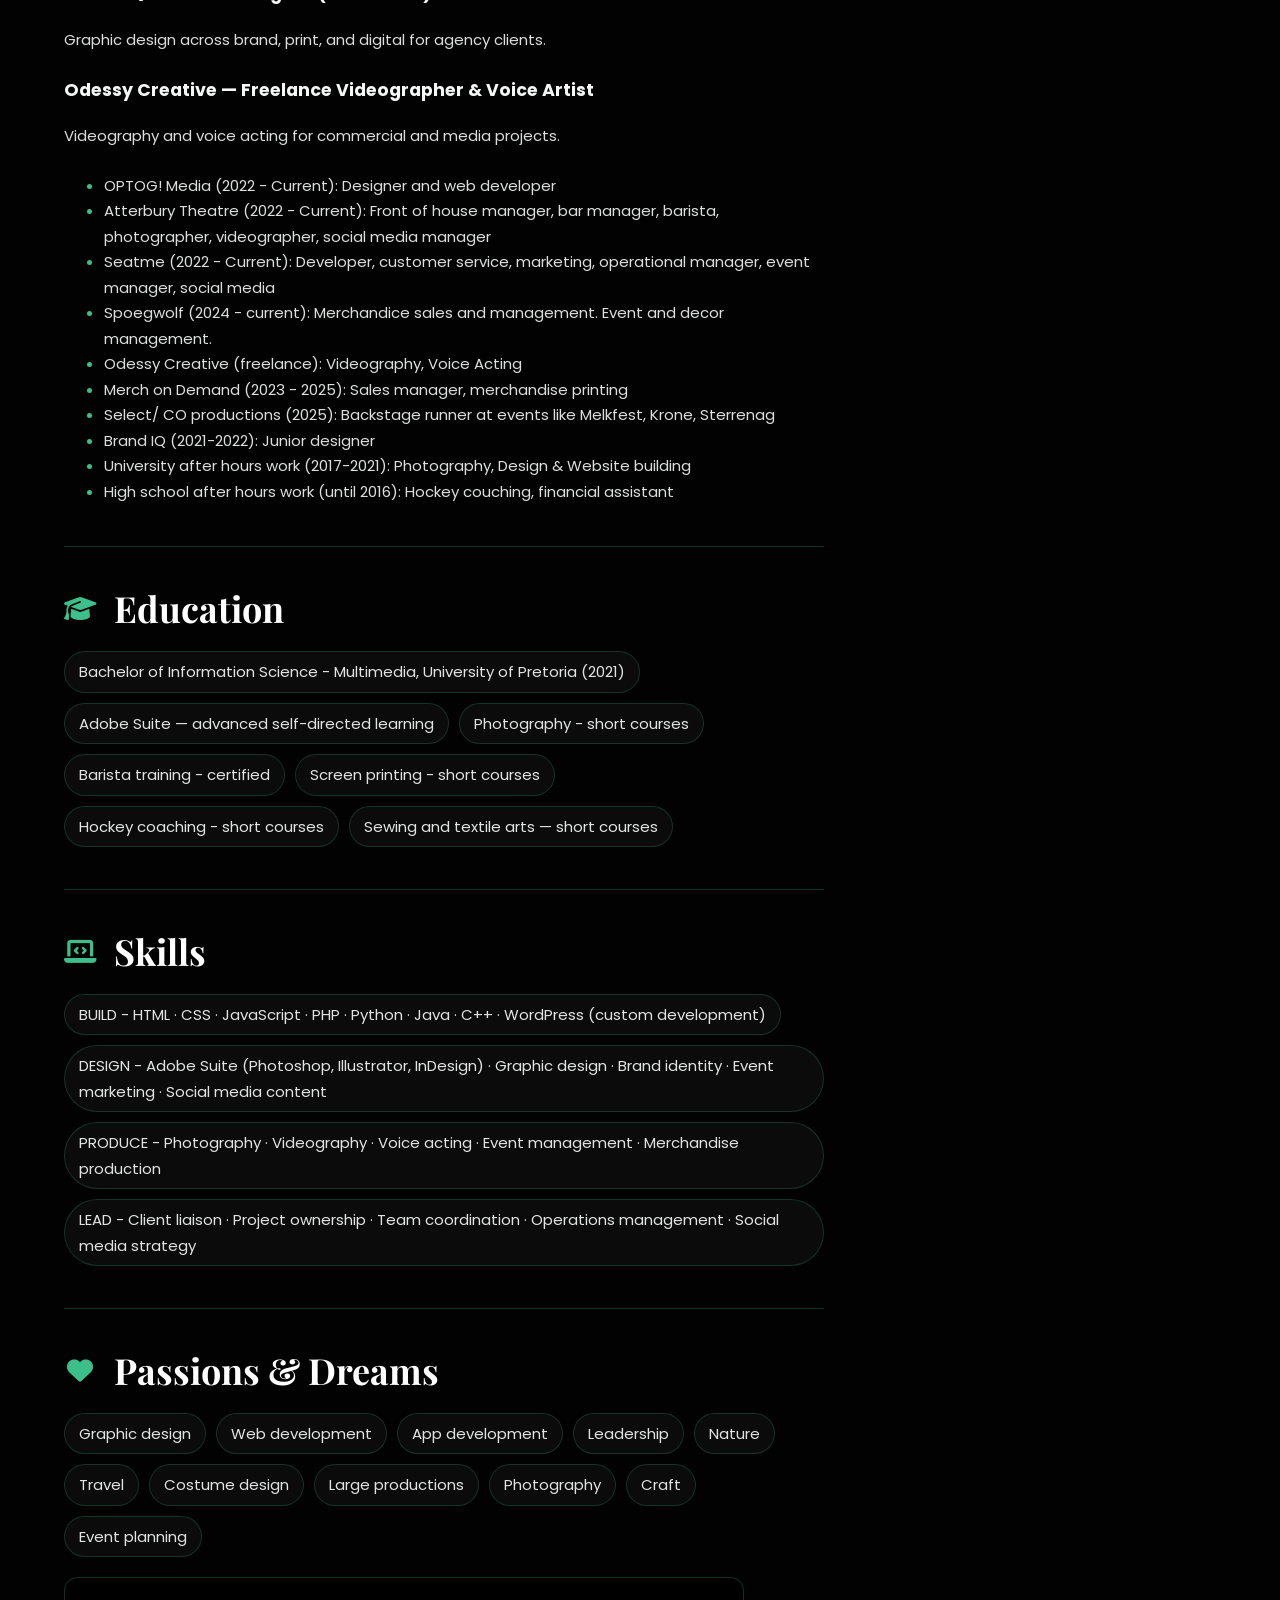
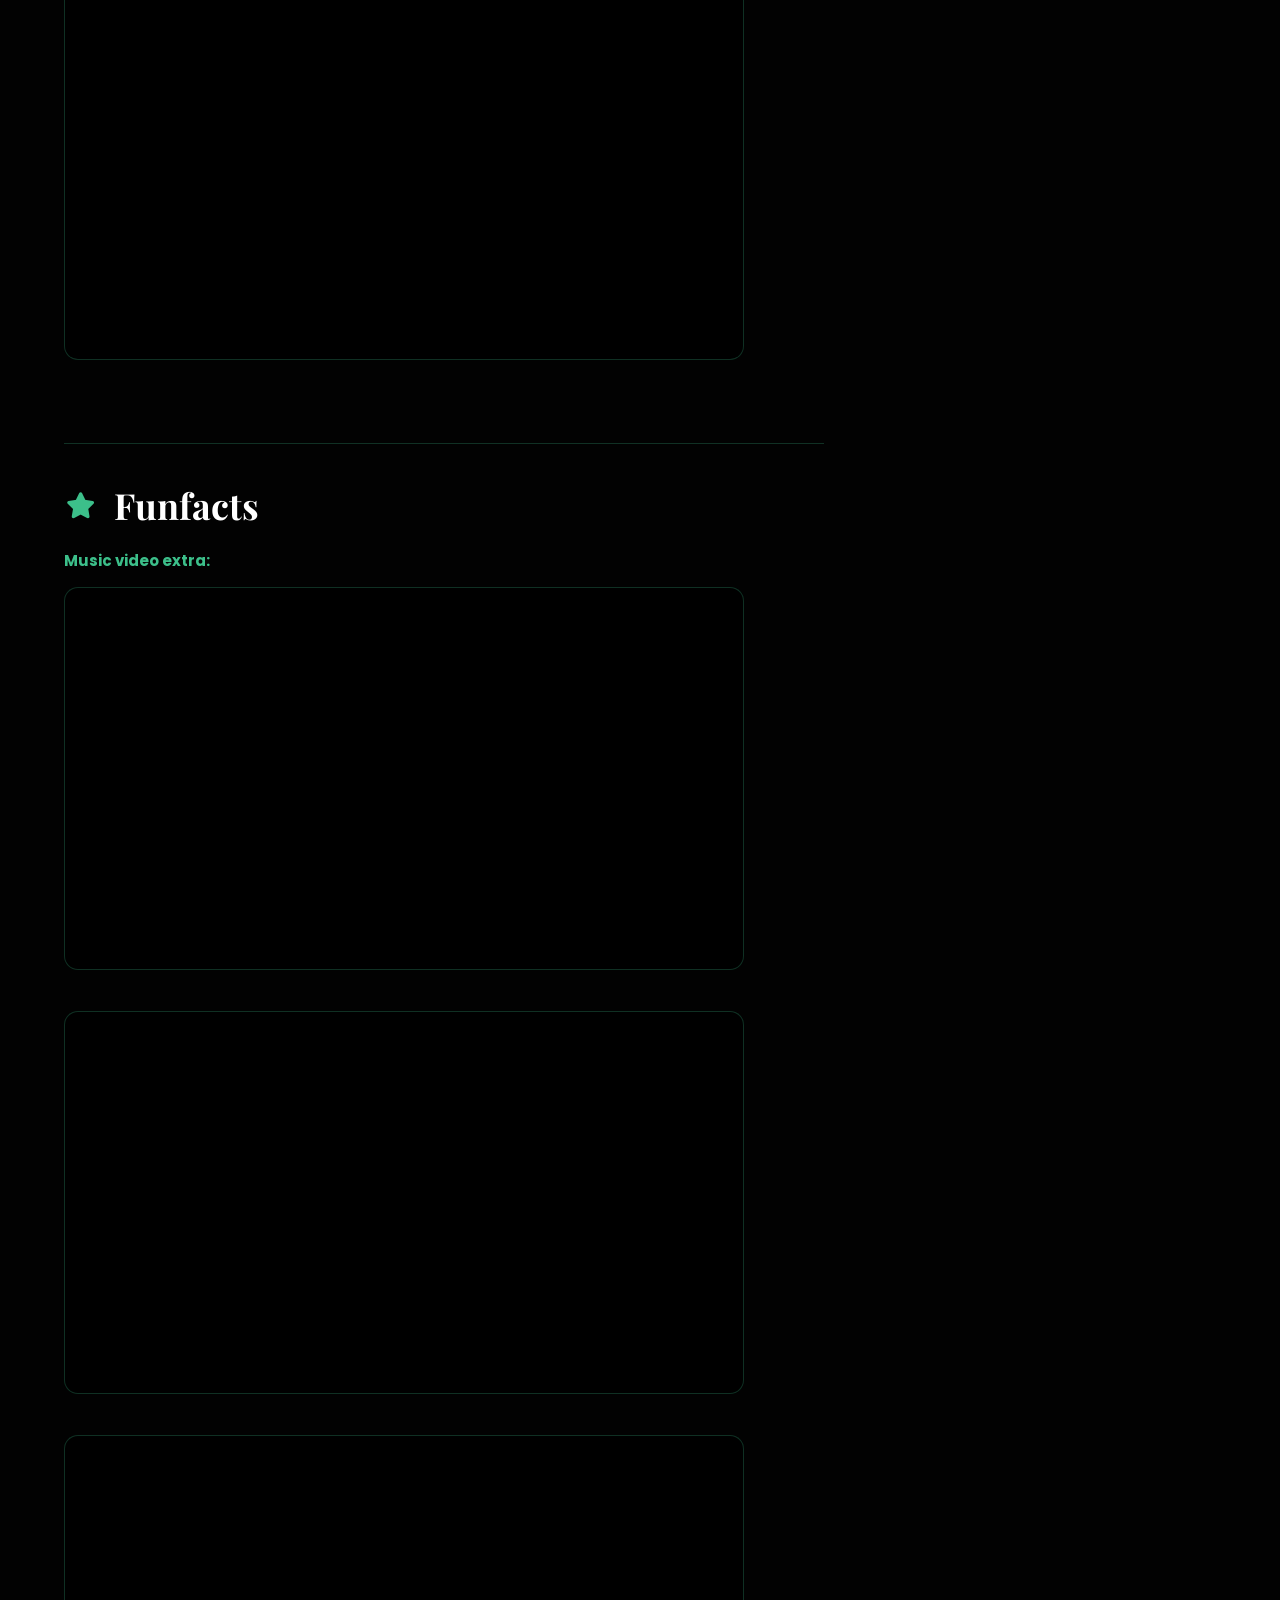
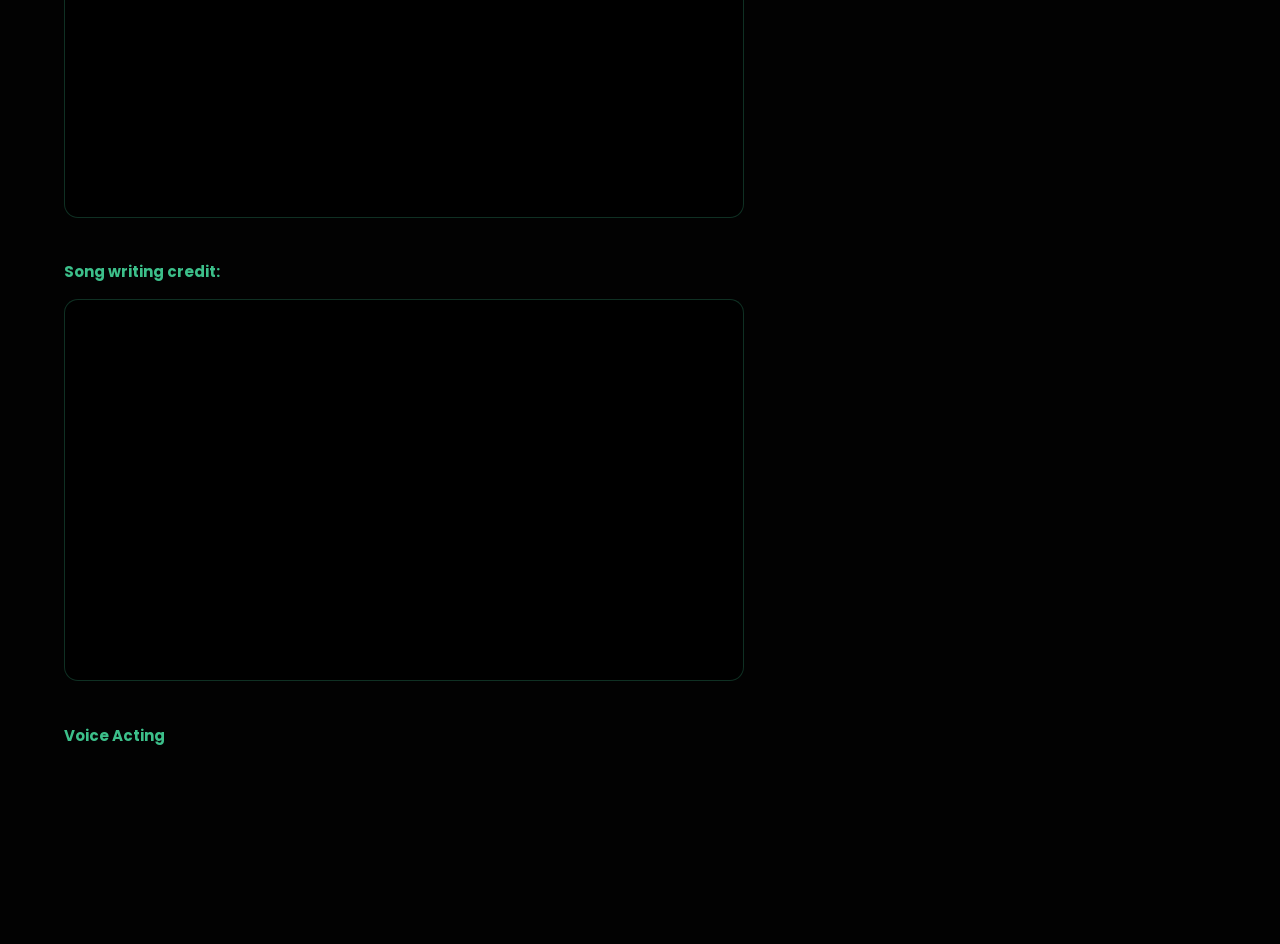
==== commit 09ece8d2: "Update index.html" ====
--- a/index.html
+++ b/index.html
@@ -98,13 +98,13 @@
     <section>
       <h2><span><i class="fa-solid fa-graduation-cap"></i></span>Education</h2>
       <div class="tag-list">
-        <span>Bachelor of Information Science - Multi Media (2021 - TUKS)</span>
-        <span>Hockey coaching short courses</span>
-        <span>Sewing short courses</span>
-        <span>Photography short courses</span>
-        <span>Several art classes</span>
-        <span>Barista training</span>
-        <span>Screen printing</span>
+        <span>Bachelor of Information Science - Multimedia, University of Pretoria (2021)</span>
+        <span>Adobe Suite — advanced self-directed learning</span>
+        <span>Photography - short courses</span>
+        <span>Barista training - certified</span>
+        <span>Screen printing - short courses</span>
+        <span>Hockey coaching - short courses</span>
+        <span>Sewing and textile arts — short courses</span>
       </div>
     </section>
 
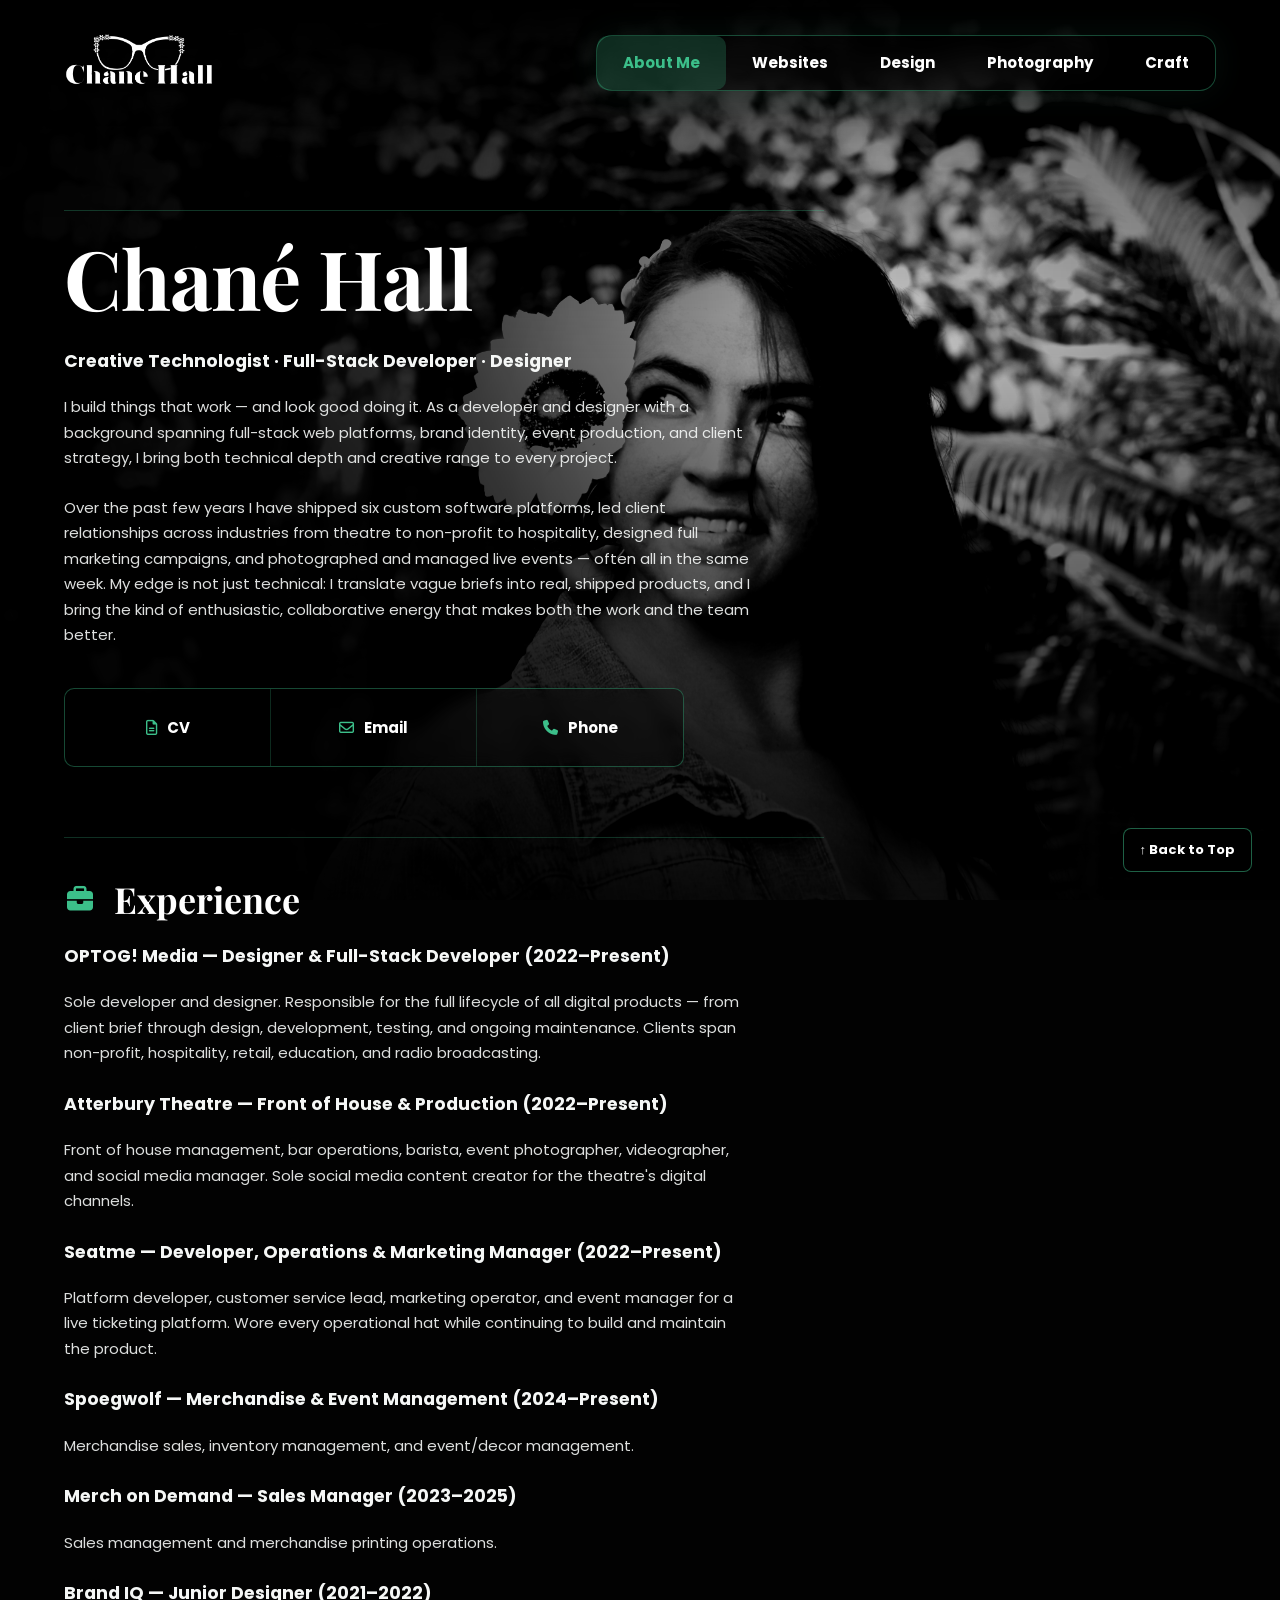
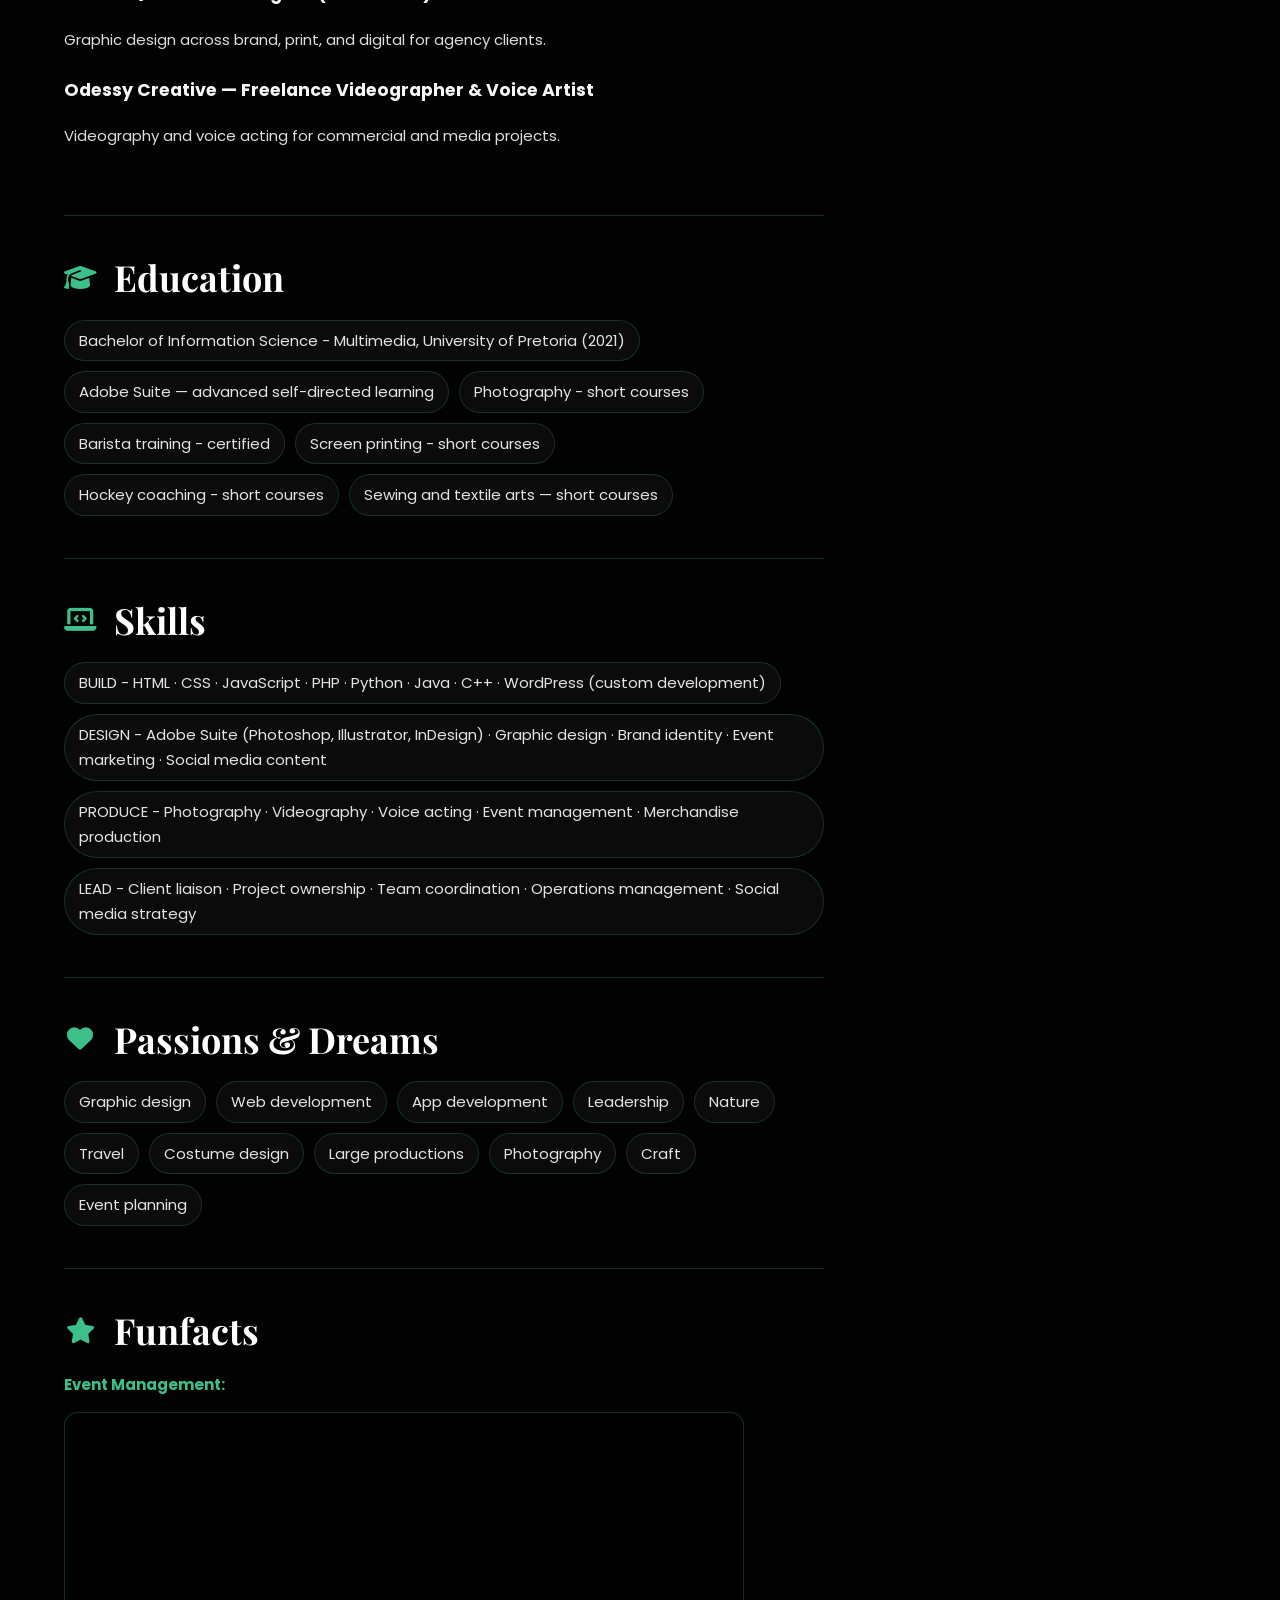
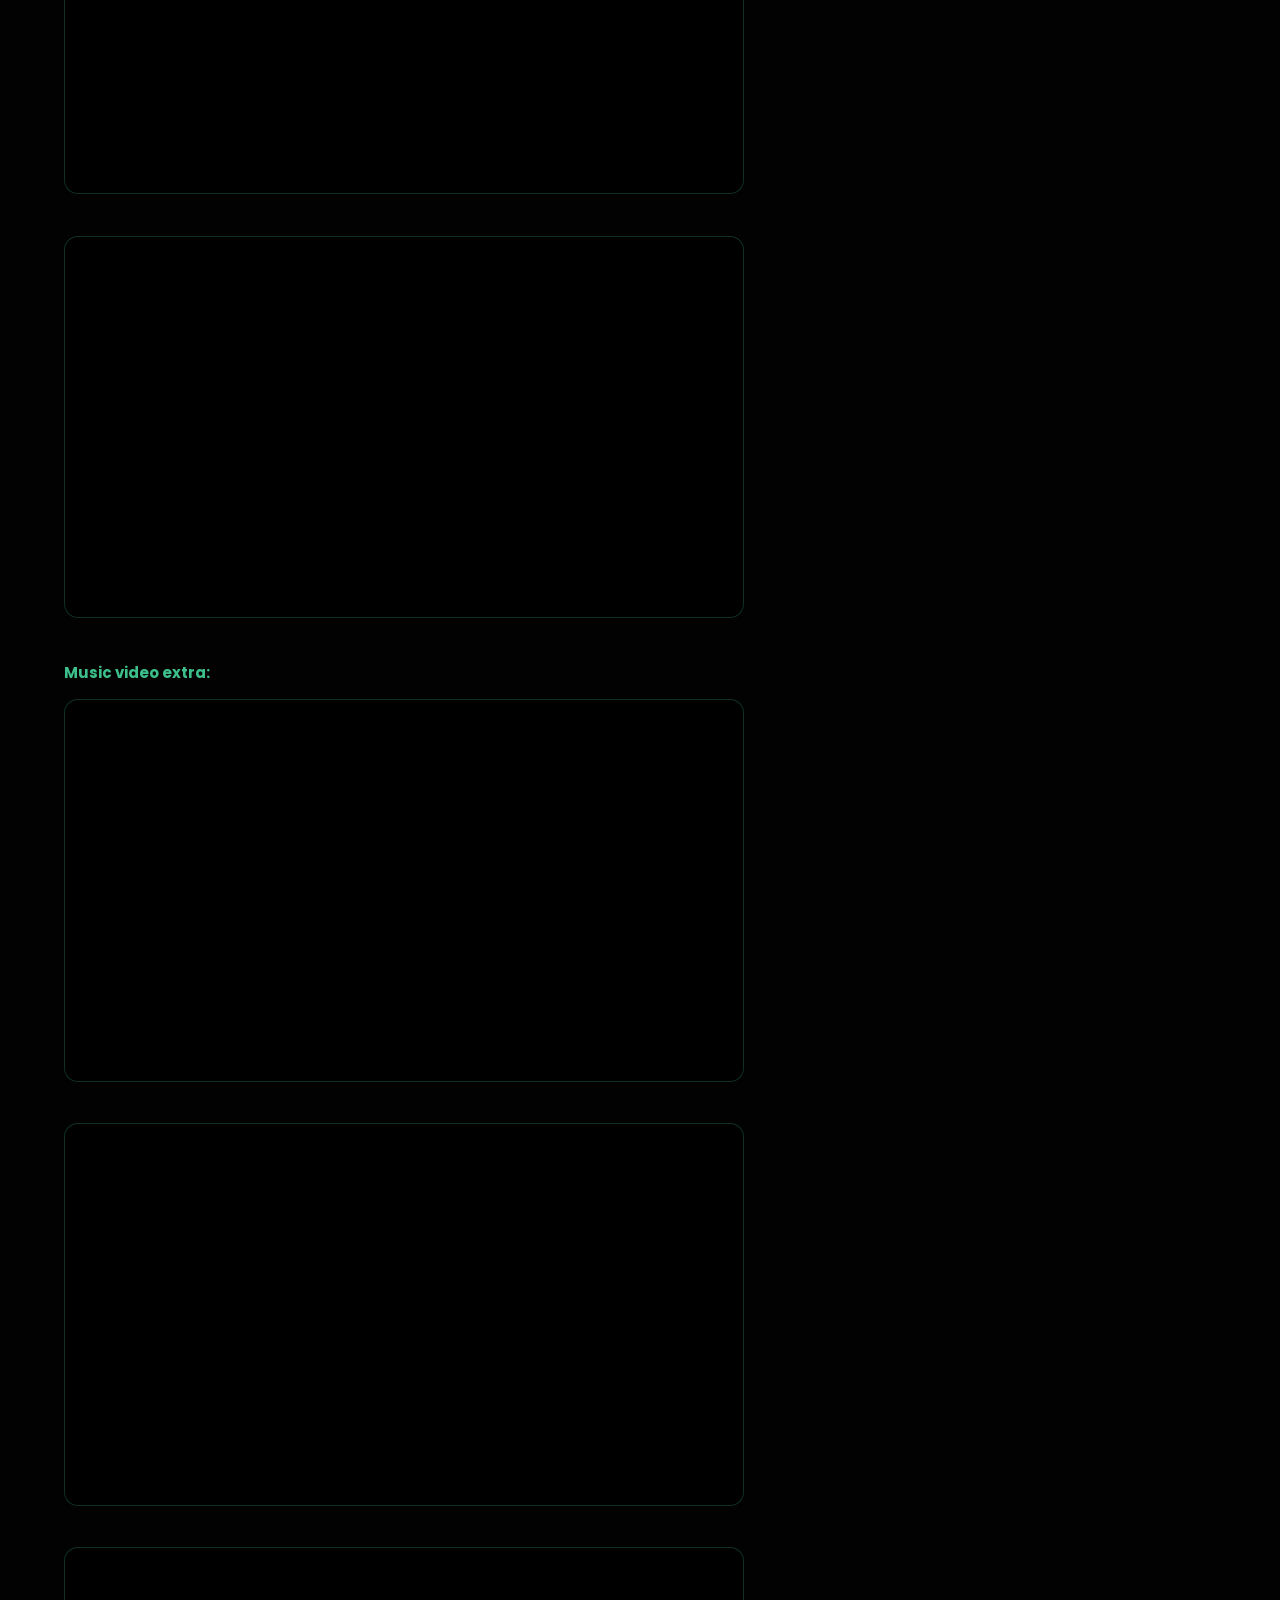
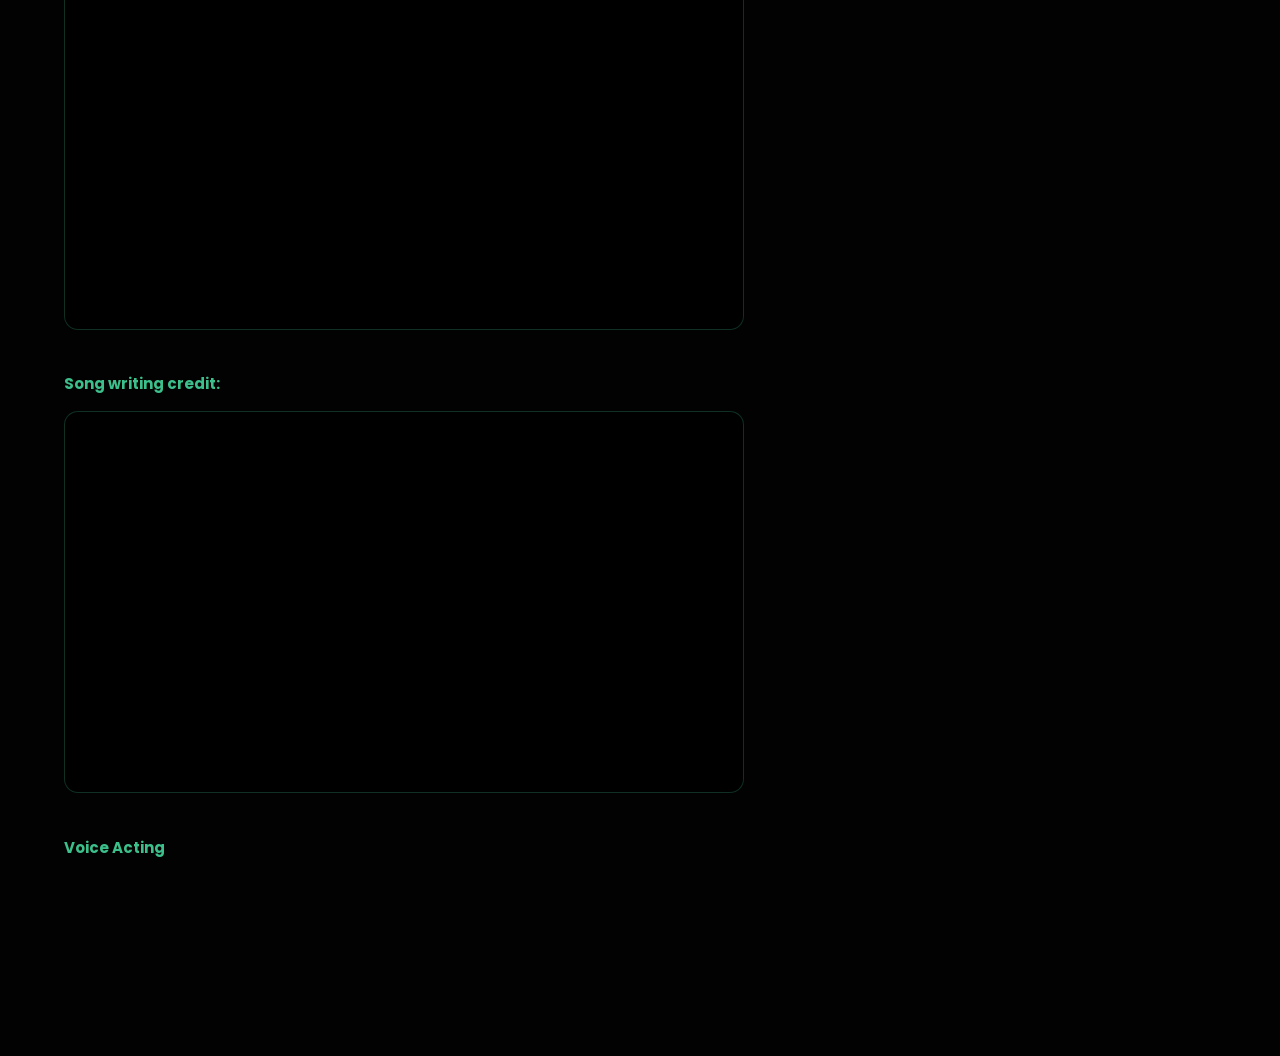
==== commit 43dffea7: "Update index.html" ====
--- a/index.html
+++ b/index.html
@@ -81,18 +81,7 @@
       <p>
       Videography and voice acting for commercial and media projects.
       </p>
-      <ul>
-        <li>OPTOG! Media (2022 - Current): Designer and web developer</li>
-<li>Atterbury Theatre (2022 - Current): Front of house manager, bar manager, barista, photographer, videographer, social media manager</li>
-<li>Seatme (2022 - Current): Developer, customer service, marketing, operational manager, event manager, social media</li>
-<li>Spoegwolf (2024 - current): Merchandice sales and management. Event and decor management.</li>
-<li>Odessy Creative (freelance): Videography, Voice Acting</li>
-<li>Merch on Demand (2023 - 2025): Sales manager, merchandise printing</li>
-<li>Select/ CO productions (2025): Backstage runner at events like Melkfest, Krone, Sterrenag</li>
-<li>Brand IQ (2021-2022): Junior designer</li>
-<li>University after hours work (2017-2021): Photography, Design & Website building</li>
-<li>High school after hours work (until 2016): Hockey couching, financial assistant</li>
-      </ul>
+      
     </section>
 
     <section>
@@ -134,14 +123,19 @@
         <span>Event planning</span>
       </div>
 
-      <div class="video-card">
-        <iframe src="https://www.youtube.com/embed/RO7xXyUUO8Q?si=2P64knCJ3ZY4Fvqn" title="YouTube video player" frameborder="0" allowfullscreen></iframe>
-      </div>
+
     </section>
 
     <section>
       <h2><span><i class="fa-solid fa-star"></i></span>Funfacts</h2>
 
+            <div class="video-card">
+              <span class="fun-title">Event Management:</span>
+        <iframe src="https://www.youtube.com/embed/RO7xXyUUO8Q?si=2P64knCJ3ZY4Fvqn" title="YouTube video player" frameborder="0" allowfullscreen></iframe>
+      </div>
+<div class="video-card">
+      <iframe width="560" height="315" src="https://www.youtube.com/embed/jIPS0JHbLsI?si=A_Hian_fqKYUHlaQ" title="YouTube video player" frameborder="0" allowfullscreen></iframe>
+</div>
       <div class="fun-item">
         <span class="fun-title">Music video extra:</span>
         <iframe src="https://www.youtube.com/embed/i7j1CjeHaFs?si=Rog4MznR0WKcHgVQ" title="YouTube video player" frameborder="0" allowfullscreen></iframe>
